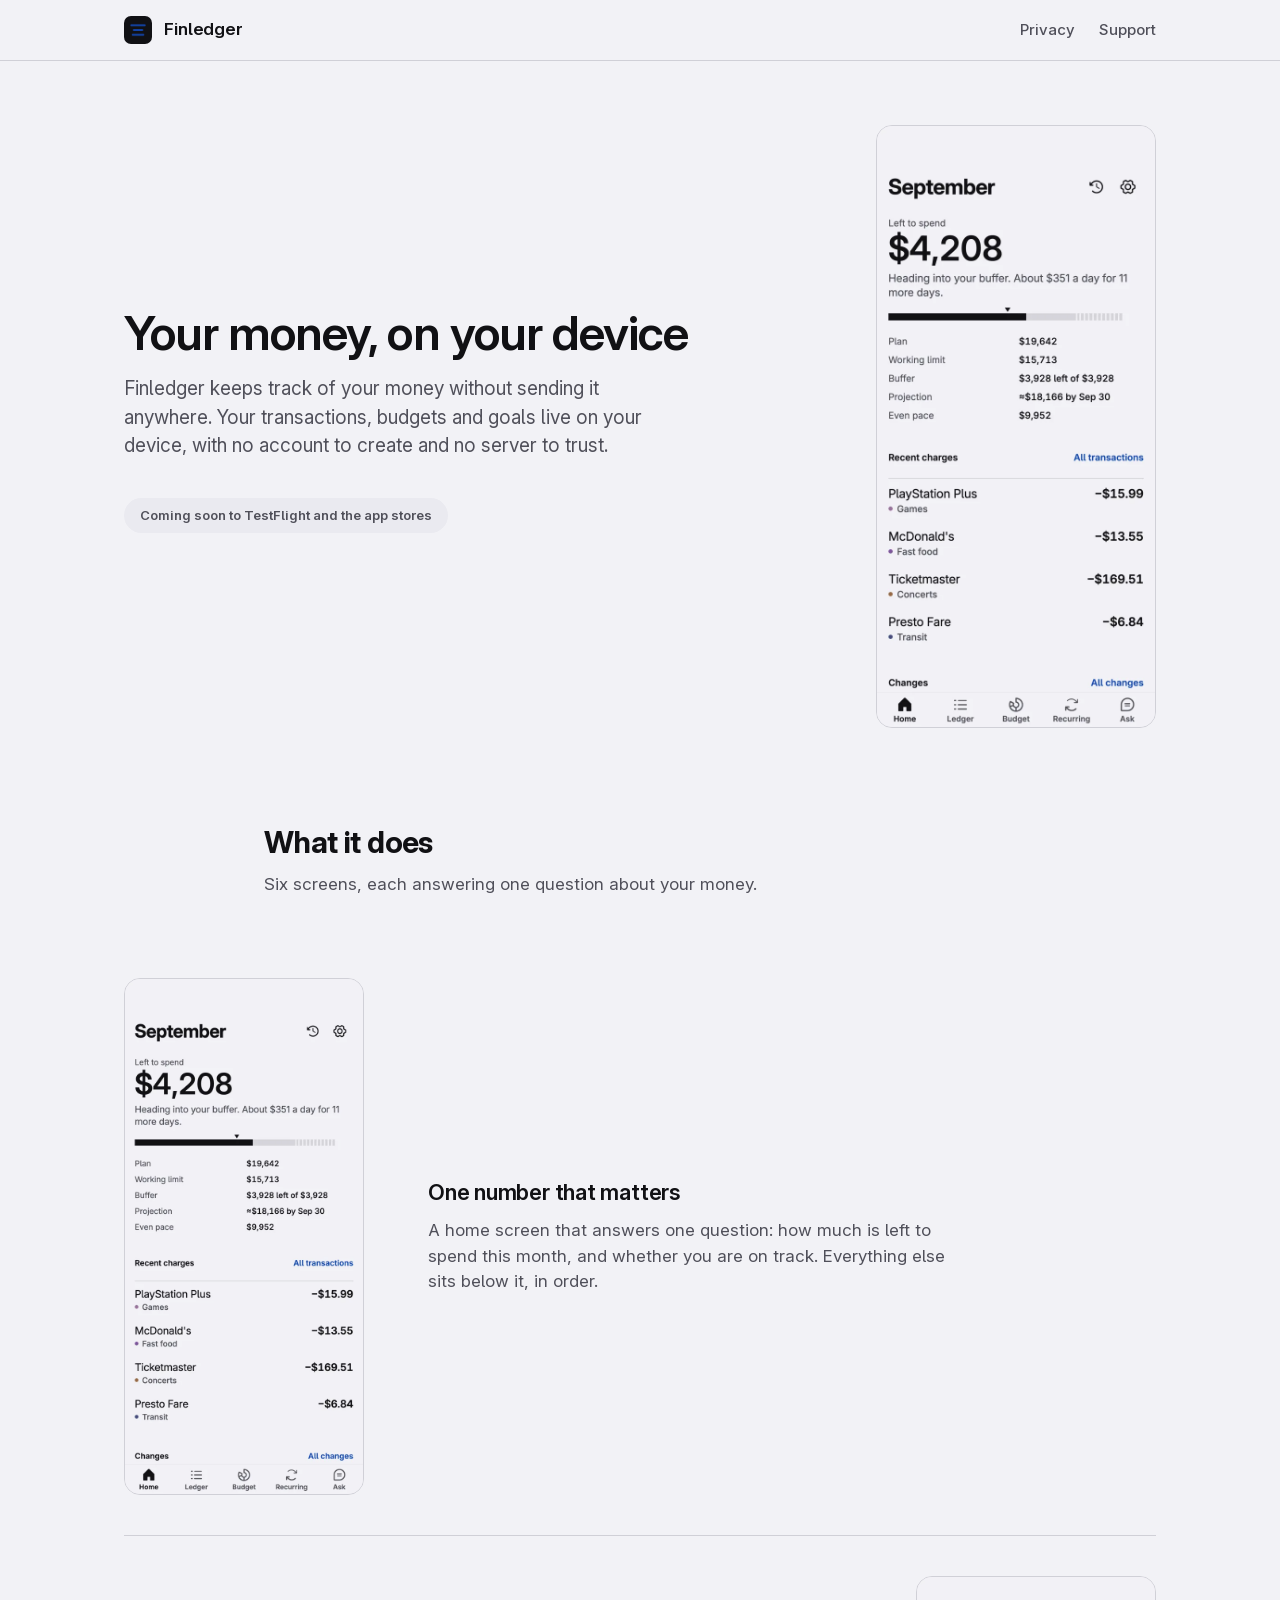
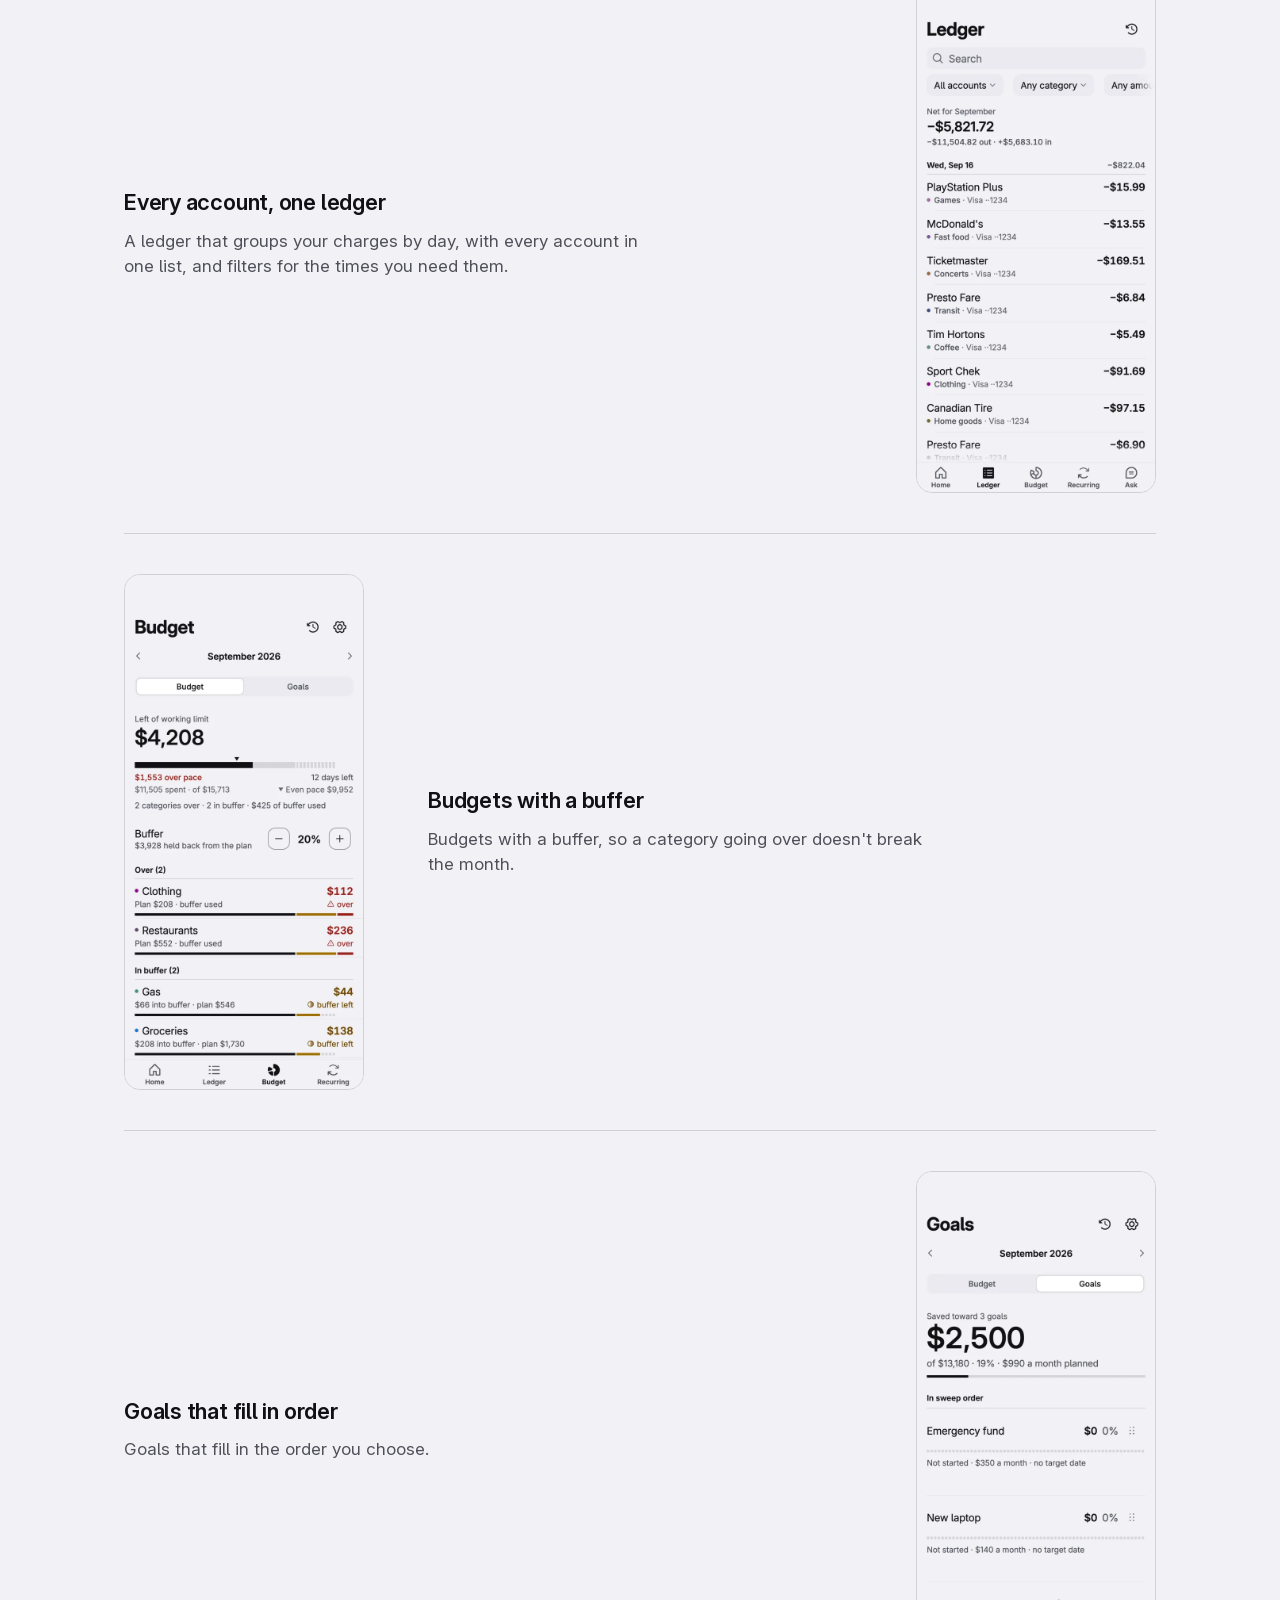
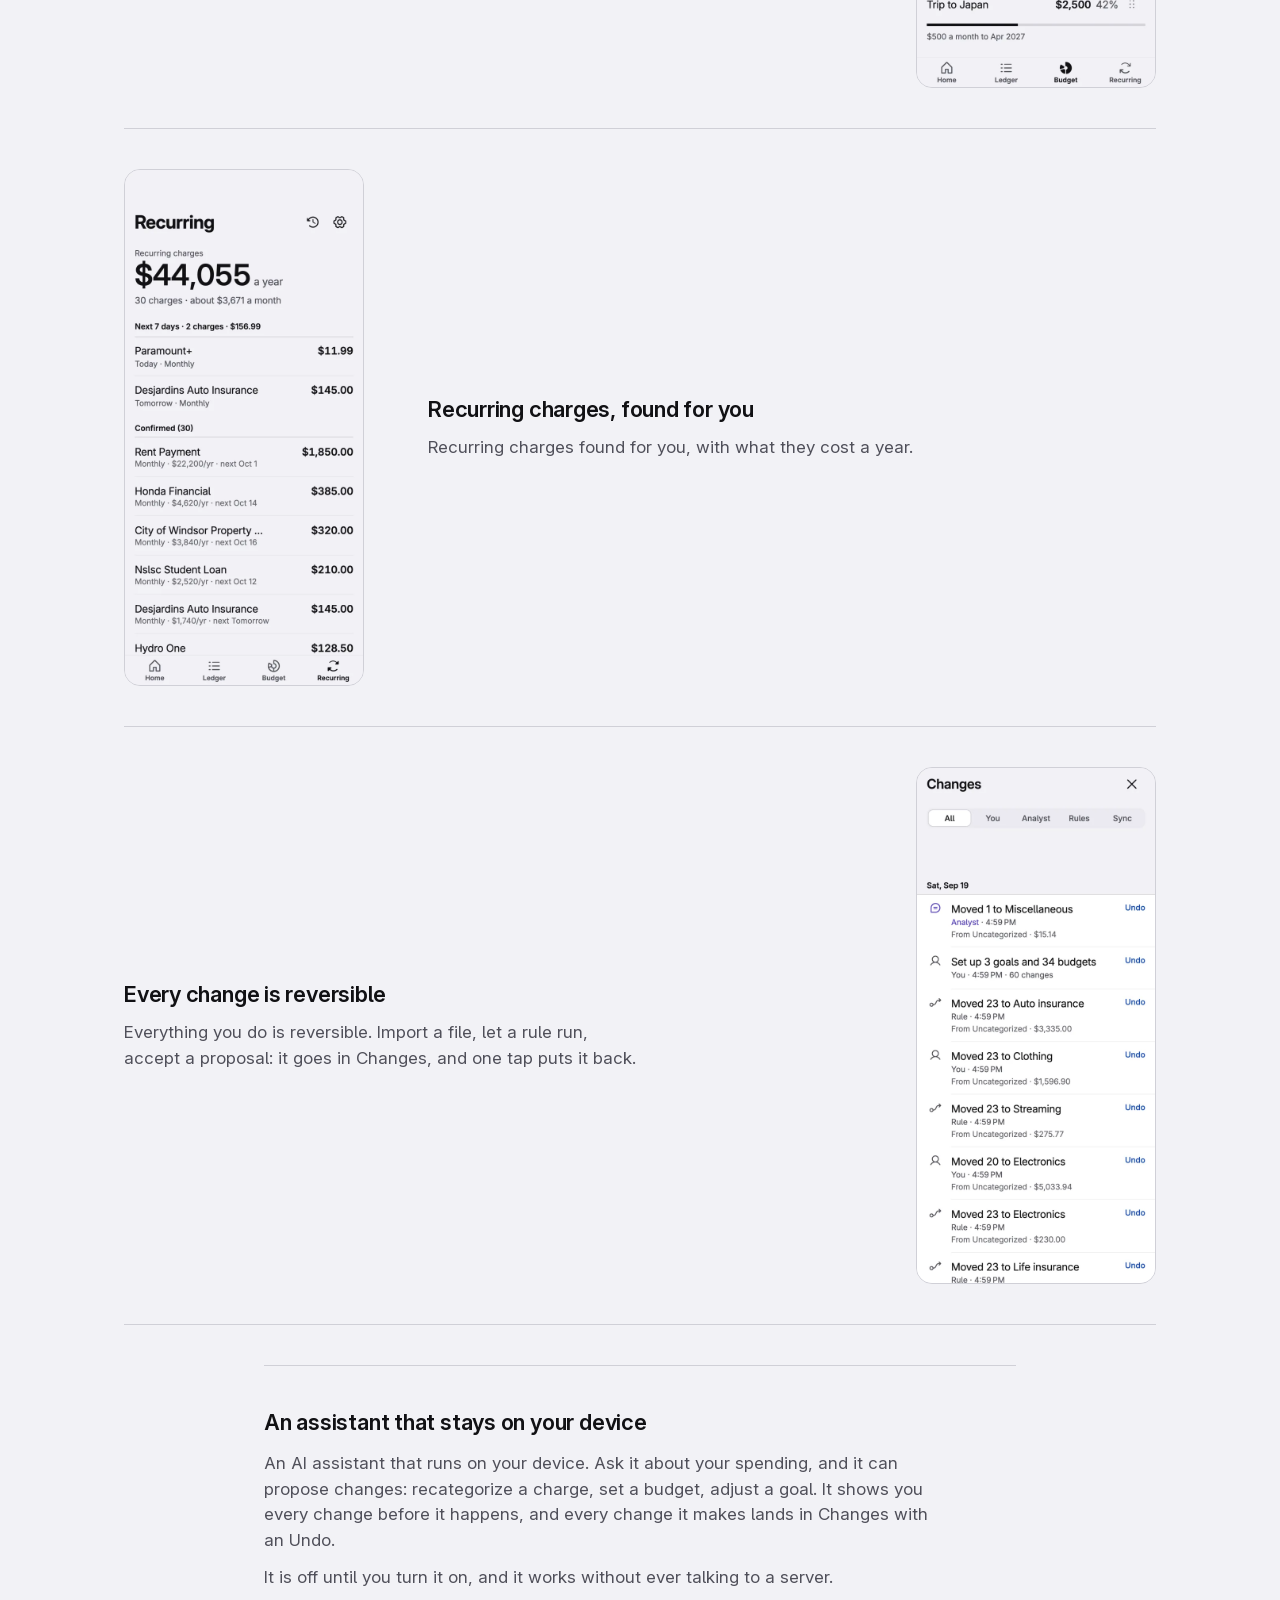
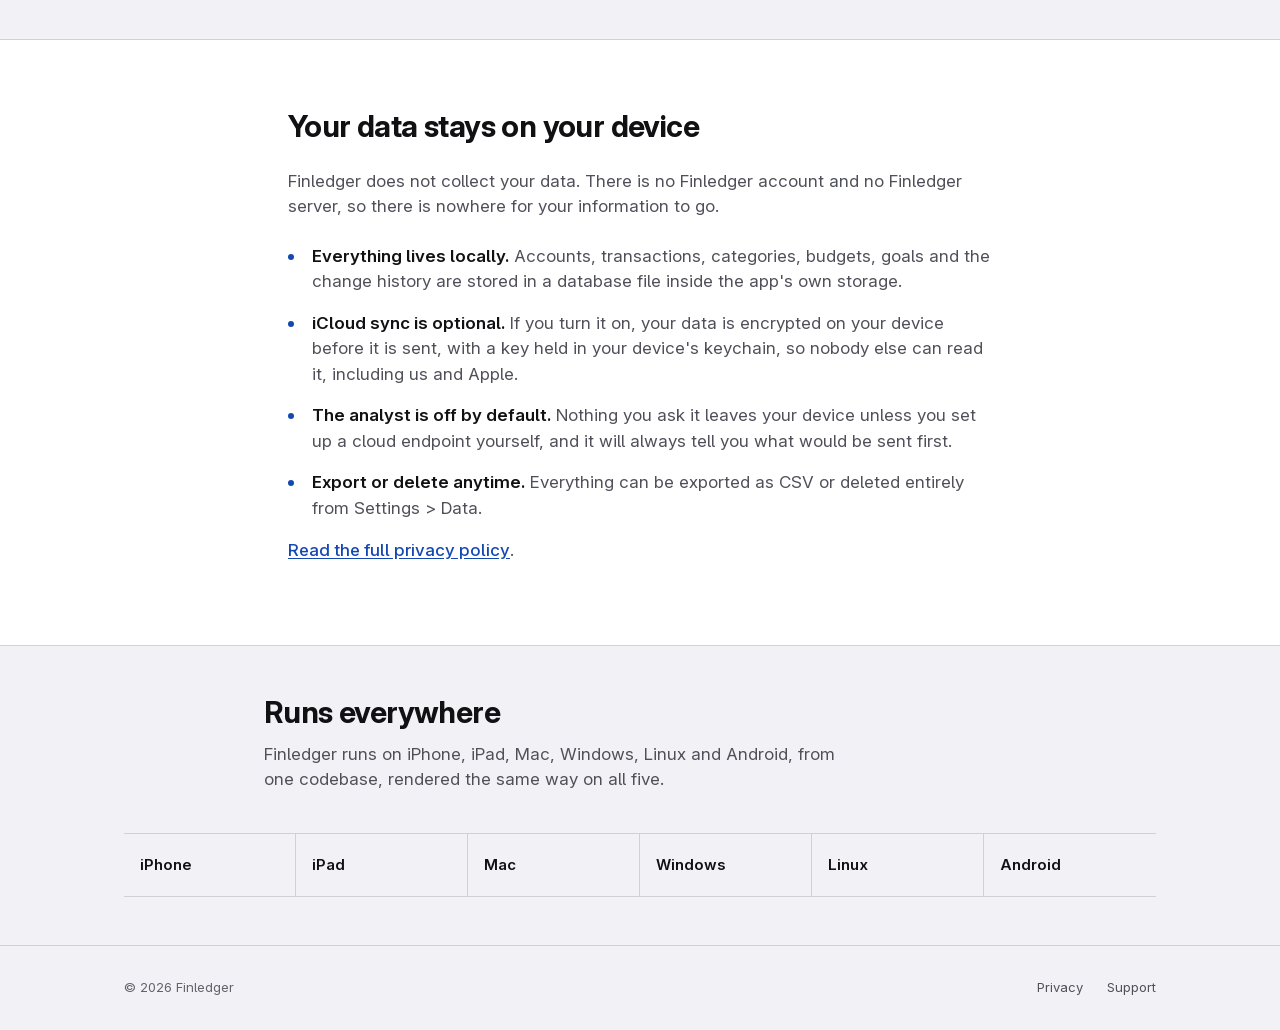
==== index.html @ d4131a42 "Publish the Finledger website" ====
<!doctype html>
<html lang="en">
<head>
<meta charset="utf-8">
<meta name="viewport" content="width=device-width, initial-scale=1">
<title>Finledger Money | Your money, on your device</title>
<meta name="description" content="A private finance app. Your money stays on your device, with AI that runs there.">
<link rel="icon" type="image/png" sizes="32x32" href="icons/favicon-32.png">
<link rel="icon" type="image/png" sizes="16x16" href="icons/favicon-16.png">
<link rel="apple-touch-icon" sizes="180x180" href="icons/apple-touch-icon.png">
<link rel="stylesheet" href="css/style.css">
</head>
<body>
<a class="skip-link" href="#main">Skip to content</a>
<header class="site-header">
  <div class="site-header-inner">
    <a class="brand" href="index.html">
      <img src="icons/icon-512.png" width="28" height="28" alt="" loading="eager">
      <span class="brand-name">Finledger</span>
    </a>
    <nav class="site-nav" aria-label="Site">
      <a href="privacy.html">Privacy</a>
      <a href="support.html">Support</a>
    </nav>
  </div>
</header>

<main id="main">
  <div class="hero">
    <div class="hero-copy">
      <h1>Your money, on your device</h1>
      <p class="lede">Finledger keeps track of your money without sending it anywhere. Your transactions, budgets and goals live on your device, with no account to create and no server to trust.</p>
      <p class="badge">Coming soon to TestFlight and the app stores</p>
    </div>
    <div class="hero-media">
      <div class="frame">
        <img src="img/home-phone-light.webp" width="600" height="1298" alt="Finledger home screen showing how much is left to spend this month and whether spending is on track." loading="eager">
      </div>
    </div>
  </div>

  <section aria-labelledby="features-heading">
    <div class="section-head">
      <h2 id="features-heading">What it does</h2>
      <p>Six screens, each answering one question about your money.</p>
    </div>

    <div class="feature">
      <div class="feature-media">
        <div class="frame">
          <img src="img/home-phone-light.webp" width="600" height="1298" alt="Home screen with the month's remaining budget and pace shown as a single ruler." loading="lazy">
        </div>
      </div>
      <div class="feature-copy">
        <h3>One number that matters</h3>
        <p>A home screen that answers one question: how much is left to spend this month, and whether you are on track. Everything else sits below it, in order.</p>
      </div>
    </div>

    <div class="feature reverse">
      <div class="feature-media">
        <div class="frame">
          <img src="img/ledger-phone-light.webp" width="600" height="1298" alt="Ledger screen listing charges grouped by day across every account." loading="lazy">
        </div>
      </div>
      <div class="feature-copy">
        <h3>Every account, one ledger</h3>
        <p>A ledger that groups your charges by day, with every account in one list, and filters for the times you need them.</p>
      </div>
    </div>

    <div class="feature">
      <div class="feature-media">
        <div class="frame">
          <img src="img/budget-phone-light.webp" width="600" height="1298" alt="Budget screen with a category meter that includes a buffer zone before it reads as over." loading="lazy">
        </div>
      </div>
      <div class="feature-copy">
        <h3>Budgets with a buffer</h3>
        <p>Budgets with a buffer, so a category going over doesn't break the month.</p>
      </div>
    </div>

    <div class="feature reverse">
      <div class="feature-media">
        <div class="frame">
          <img src="img/goals-phone-light.webp" width="600" height="1298" alt="Goals screen showing savings goals filling in a chosen order." loading="lazy">
        </div>
      </div>
      <div class="feature-copy">
        <h3>Goals that fill in order</h3>
        <p>Goals that fill in the order you choose.</p>
      </div>
    </div>

    <div class="feature">
      <div class="feature-media">
        <div class="frame">
          <img src="img/recurring-phone-light.webp" width="600" height="1298" alt="Recurring screen listing subscriptions and repeating charges with their yearly cost." loading="lazy">
        </div>
      </div>
      <div class="feature-copy">
        <h3>Recurring charges, found for you</h3>
        <p>Recurring charges found for you, with what they cost a year.</p>
      </div>
    </div>

    <div class="feature reverse">
      <div class="feature-media">
        <div class="frame">
          <img src="img/changes-phone-light.webp" width="600" height="1298" alt="Changes screen listing a history of edits, each with an undo action." loading="lazy">
        </div>
      </div>
      <div class="feature-copy">
        <h3>Every change is reversible</h3>
        <p>Everything you do is reversible. Import a file, let a rule run, accept a proposal: it goes in Changes, and one tap puts it back.</p>
      </div>
    </div>

    <div class="analyst-note">
      <h3>An assistant that stays on your device</h3>
      <p>An AI assistant that runs on your device. Ask it about your spending, and it can propose changes: recategorize a charge, set a budget, adjust a goal. It shows you every change before it happens, and every change it makes lands in Changes with an Undo.</p>
      <p>It is off until you turn it on, and it works without ever talking to a server.</p>
    </div>
  </section>

  <div class="band">
    <div class="band-inner">
      <h2>Your data stays on your device</h2>
      <p>Finledger does not collect your data. There is no Finledger account and no Finledger server, so there is nowhere for your information to go.</p>
      <ul>
        <li><strong>Everything lives locally.</strong> Accounts, transactions, categories, budgets, goals and the change history are stored in a database file inside the app's own storage.</li>
        <li><strong>iCloud sync is optional.</strong> If you turn it on, your data is encrypted on your device before it is sent, with a key held in your device's keychain, so nobody else can read it, including us and Apple.</li>
        <li><strong>The analyst is off by default.</strong> Nothing you ask it leaves your device unless you set up a cloud endpoint yourself, and it will always tell you what would be sent first.</li>
        <li><strong>Export or delete anytime.</strong> Everything can be exported as CSV or deleted entirely from Settings &gt; Data.</li>
      </ul>
      <p><a href="privacy.html">Read the full privacy policy</a>.</p>
    </div>
  </div>

  <section aria-labelledby="platforms-heading">
    <div class="section-head">
      <h2 id="platforms-heading">Runs everywhere</h2>
      <p>Finledger runs on iPhone, iPad, Mac, Windows, Linux and Android, from one codebase, rendered the same way on all five.</p>
    </div>
    <ul class="platform-list">
      <li>iPhone</li>
      <li>iPad</li>
      <li>Mac</li>
      <li>Windows</li>
      <li>Linux</li>
      <li>Android</li>
    </ul>
  </section>
</main>

<footer class="site-footer">
  <div class="site-footer-inner">
    <span>&copy; 2026 Finledger</span>
    <nav class="footer-links" aria-label="Legal">
      <a href="privacy.html">Privacy</a>
      <a href="support.html">Support</a>
    </nav>
  </div>
</footer>
</body>
</html>
---- css/style.css ----
/* Finledger marketing site
   Tokens mirror design/tokens.json and design/DESIGN.md so this site and the
   app read as one product. Light values are the source; dark values override
   under prefers-color-scheme, matching the app's own two themes. */

@font-face {
  font-family: "Inter";
  src: url("../fonts/InterVariable.ttf") format("truetype");
  font-weight: 100 900;
  font-style: normal;
  font-display: swap;
}

:root {
  /* color.light */
  --bg: #F2F2F6;
  --surface: #FFFFFF;
  --sunk: #EAEAF0;
  --ink: #111114;
  --ink2: #50505A;
  --ink3: #63636C;
  --accent: #1348B3;
  --on-accent: #FFFFFF;
  --positive: #035D2F;
  --hairline: #D0D0D7;
  --outline: #85858E;

  /* spacing */
  --s8: 8px;
  --s12: 12px;
  --s16: 16px;
  --s20: 20px;
  --s24: 24px;
  --s32: 32px;
  --s40: 40px;
  --s48: 48px;
  --s64: 64px;

  /* radius */
  --r-button: 12px;
  --r-input: 12px;
  --r-card: 16px;
  --r-chip: 18px;

  /* layout */
  --content-max: 752px;
  --page-max: 1080px;

  color-scheme: light;
}

@media (prefers-color-scheme: dark) {
  :root {
    --bg: #0B0B0D;
    --surface: #18181B;
    --sunk: #232327;
    --ink: #F4F4F6;
    --ink2: #AEAEB8;
    --ink3: #93939D;
    --accent: #85ADFF;
    --on-accent: #0B0B0D;
    --positive: #52D18E;
    --hairline: #36363D;
    --outline: #74747E;
    color-scheme: dark;
  }
}

* {
  box-sizing: border-box;
}

html {
  -webkit-text-size-adjust: 100%;
}

body {
  margin: 0;
  background: var(--bg);
  color: var(--ink);
  font-family: "Inter", -apple-system, "Segoe UI", Roboto, sans-serif;
  font-feature-settings: "cv05" 1;
  font-size: 17px;
  line-height: 1.5;
  -webkit-font-smoothing: antialiased;
}

img {
  max-width: 100%;
  height: auto;
  display: block;
}

a {
  color: var(--accent);
}

a:not(.button) {
  text-underline-offset: 2px;
}

:focus-visible {
  outline: 2px solid var(--accent);
  outline-offset: 2px;
  border-radius: 4px;
}

.skip-link {
  position: absolute;
  left: -9999px;
  top: 0;
  background: var(--surface);
  color: var(--ink);
  padding: var(--s12) var(--s16);
  border: 1px solid var(--hairline);
  border-radius: 0 0 var(--r-input) 0;
  z-index: 10;
}

.skip-link:focus {
  left: 0;
}

/* Header */

.site-header {
  border-bottom: 1px solid var(--hairline);
}

.site-header-inner {
  max-width: var(--page-max);
  margin: 0 auto;
  padding: var(--s16) var(--s24);
  display: flex;
  align-items: center;
  gap: var(--s12);
}

.brand {
  display: flex;
  align-items: center;
  gap: var(--s12);
  text-decoration: none;
  color: var(--ink);
}

.brand img {
  width: 28px;
  height: 28px;
  border-radius: 7px;
}

.brand-name {
  font-size: 17px;
  font-weight: 600;
  letter-spacing: -0.006em;
}

.site-nav {
  margin-left: auto;
  display: flex;
  gap: var(--s24);
}

.site-nav a {
  color: var(--ink2);
  text-decoration: none;
  font-size: 15px;
  font-weight: 500;
}

.site-nav a:hover {
  color: var(--ink);
}

/* Hero */

.hero {
  max-width: var(--page-max);
  margin: 0 auto;
  padding: var(--s64) var(--s24) var(--s48);
  display: flex;
  align-items: center;
  gap: var(--s64);
}

.hero-copy {
  flex: 1 1 380px;
  min-width: 0;
}

.hero-media {
  flex: 0 0 auto;
  width: min(280px, 100%);
  margin: 0 auto;
}

.hero h1 {
  font-size: clamp(32px, 6vw, 48px);
  line-height: 1.08;
  font-weight: 600;
  letter-spacing: -0.02em;
  margin: 0 0 var(--s16);
}

.hero p.lede {
  font-size: 19px;
  line-height: 1.5;
  color: var(--ink2);
  margin: 0 0 var(--s24);
  max-width: 46ch;
}

.badge {
  display: inline-block;
  font-size: 13px;
  font-weight: 600;
  color: var(--ink2);
  background: var(--sunk);
  border-radius: var(--r-chip);
  padding: var(--s8) var(--s16);
}

.frame {
  border: 1px solid var(--hairline);
  border-radius: var(--r-card);
  overflow: hidden;
  background: var(--surface);
}

/* Sections */

section {
  max-width: var(--page-max);
  margin: 0 auto;
  padding: var(--s48) var(--s24);
}

.section-head {
  max-width: var(--content-max);
  margin: 0 auto var(--s40);
  text-align: left;
}

.section-head h2 {
  font-size: 30px;
  line-height: 1.2;
  font-weight: 700;
  letter-spacing: -0.02em;
  margin: 0 0 var(--s12);
}

.section-head p {
  color: var(--ink2);
  font-size: 17px;
  margin: 0;
  max-width: 60ch;
}

/* Feature rows */

.feature {
  display: flex;
  align-items: center;
  gap: var(--s64);
  padding: var(--s40) 0;
}

.feature:not(:last-child) {
  border-bottom: 1px solid var(--hairline);
}

.feature-media {
  flex: 0 0 auto;
  width: min(240px, 40vw);
  margin: 0 auto;
}

.feature-copy {
  flex: 1 1 380px;
  min-width: 0;
}

.feature.reverse {
  flex-direction: row-reverse;
}

.feature h3 {
  font-size: 22px;
  line-height: 1.3;
  font-weight: 600;
  letter-spacing: -0.01em;
  margin: 0 0 var(--s12);
}

.feature p {
  color: var(--ink2);
  margin: 0;
  max-width: 52ch;
}

/* Analyst note, no screenshot */

.analyst-note {
  max-width: var(--content-max);
  margin: var(--s40) auto 0;
  padding-top: var(--s40);
  border-top: 1px solid var(--hairline);
}

.analyst-note h3 {
  font-size: 22px;
  font-weight: 600;
  letter-spacing: -0.01em;
  margin: 0 0 var(--s12);
}

.analyst-note p {
  color: var(--ink2);
  margin: 0 0 var(--s12);
  max-width: 68ch;
}

.analyst-note p:last-child {
  margin-bottom: 0;
}

/* Band: full-bleed surface, like a list band in the app */

.band {
  background: var(--surface);
  border-top: 1px solid var(--hairline);
  border-bottom: 1px solid var(--hairline);
}

.band-inner {
  max-width: var(--content-max);
  margin: 0 auto;
  padding: var(--s64) var(--s24);
}

.band h2 {
  font-size: 30px;
  font-weight: 700;
  letter-spacing: -0.02em;
  margin: 0 0 var(--s20);
}

.band ul {
  margin: var(--s24) 0 0;
  padding: 0;
  list-style: none;
  display: grid;
  gap: var(--s16);
}

.band li {
  padding-left: var(--s24);
  position: relative;
  color: var(--ink2);
}

.band li::before {
  content: "";
  position: absolute;
  left: 0;
  top: 0.6em;
  width: 6px;
  height: 6px;
  border-radius: 50%;
  background: var(--accent);
}

.band li strong {
  color: var(--ink);
  font-weight: 600;
}

.band p {
  color: var(--ink2);
  max-width: 68ch;
}

.band a {
  font-weight: 500;
}

/* Platforms */

.platform-list {
  margin: var(--s24) 0 0;
  padding: 0;
  list-style: none;
  display: flex;
  flex-wrap: wrap;
  gap: 0;
  border-top: 1px solid var(--hairline);
}

.platform-list li {
  flex: 1 1 140px;
  padding: var(--s20) var(--s16);
  border-bottom: 1px solid var(--hairline);
  border-right: 1px solid var(--hairline);
  font-weight: 600;
  font-size: 15px;
}

.platform-list li:last-child {
  border-right: none;
}

/* Footer */

.site-footer {
  border-top: 1px solid var(--hairline);
}

.site-footer-inner {
  max-width: var(--page-max);
  margin: 0 auto;
  padding: var(--s32) var(--s24);
  display: flex;
  flex-wrap: wrap;
  align-items: center;
  gap: var(--s16) var(--s24);
  color: var(--ink3);
  font-size: 13px;
}

.footer-links {
  margin-left: auto;
  display: flex;
  gap: var(--s24);
}

.footer-links a {
  color: var(--ink2);
  font-size: 13px;
  text-decoration: none;
}

.footer-links a:hover {
  color: var(--ink);
}

/* Content pages: privacy, support, 404 */

.doc {
  max-width: var(--content-max);
  margin: 0 auto;
  padding: var(--s48) var(--s24) var(--s64);
}

.doc h1 {
  font-size: 30px;
  line-height: 1.2;
  font-weight: 700;
  letter-spacing: -0.02em;
  margin: 0 0 var(--s8);
}

.doc .updated {
  color: var(--ink3);
  font-size: 13px;
  margin: 0 0 var(--s40);
}

.doc h2 {
  font-size: 22px;
  font-weight: 600;
  letter-spacing: -0.01em;
  margin: var(--s40) 0 var(--s16);
}

.doc p {
  margin: 0 0 var(--s16);
  max-width: 68ch;
}

.doc ul, .doc ol {
  margin: 0 0 var(--s16);
  padding-left: var(--s24);
  max-width: 68ch;
}

.doc li {
  margin-bottom: var(--s8);
}

.doc strong {
  font-weight: 600;
}

.not-found {
  max-width: var(--content-max);
  margin: 0 auto;
  padding: var(--s64) var(--s24);
  text-align: left;
}

.not-found h1 {
  font-size: 30px;
  font-weight: 700;
  margin: 0 0 var(--s16);
}

.not-found p {
  color: var(--ink2);
  margin: 0 0 var(--s24);
}

.button {
  display: inline-block;
  background: var(--accent);
  color: var(--on-accent);
  text-decoration: none;
  font-weight: 600;
  font-size: 15px;
  padding: var(--s12) var(--s20);
  border-radius: var(--r-button);
}

/* Responsive */

@media (max-width: 720px) {
  .hero {
    flex-direction: column;
    text-align: left;
    padding-top: var(--s40);
  }

  .hero-copy,
  .feature-copy {
    flex: 1 1 auto;
  }

  .hero-media {
    width: min(220px, 60vw);
    order: -1;
  }

  .feature,
  .feature.reverse {
    flex-direction: column;
  }

  .feature-media {
    width: min(200px, 55vw);
  }

  .site-nav {
    gap: var(--s16);
  }
}

@media (min-width: 1400px) {
  .page-max-wide {
    max-width: 1200px;
  }
}

@media (prefers-reduced-motion: reduce) {
  * {
    scroll-behavior: auto !important;
  }
}
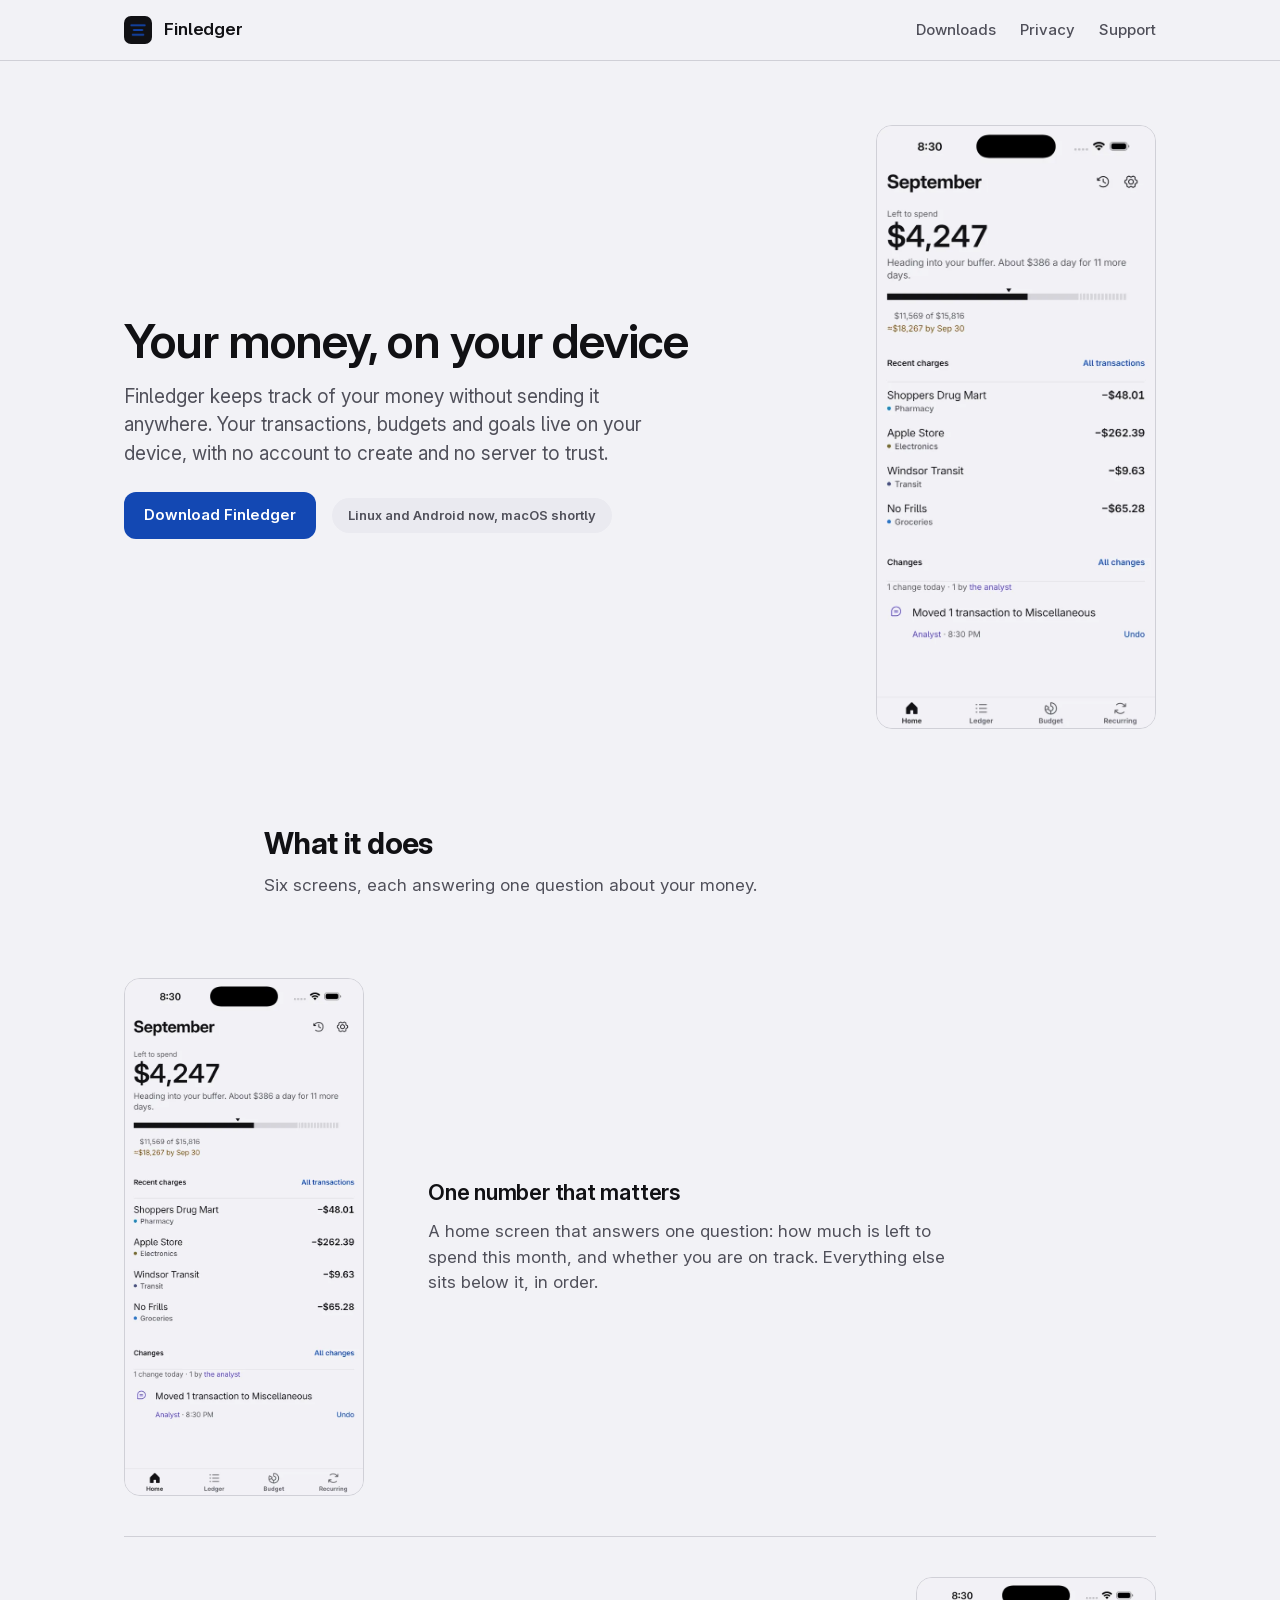
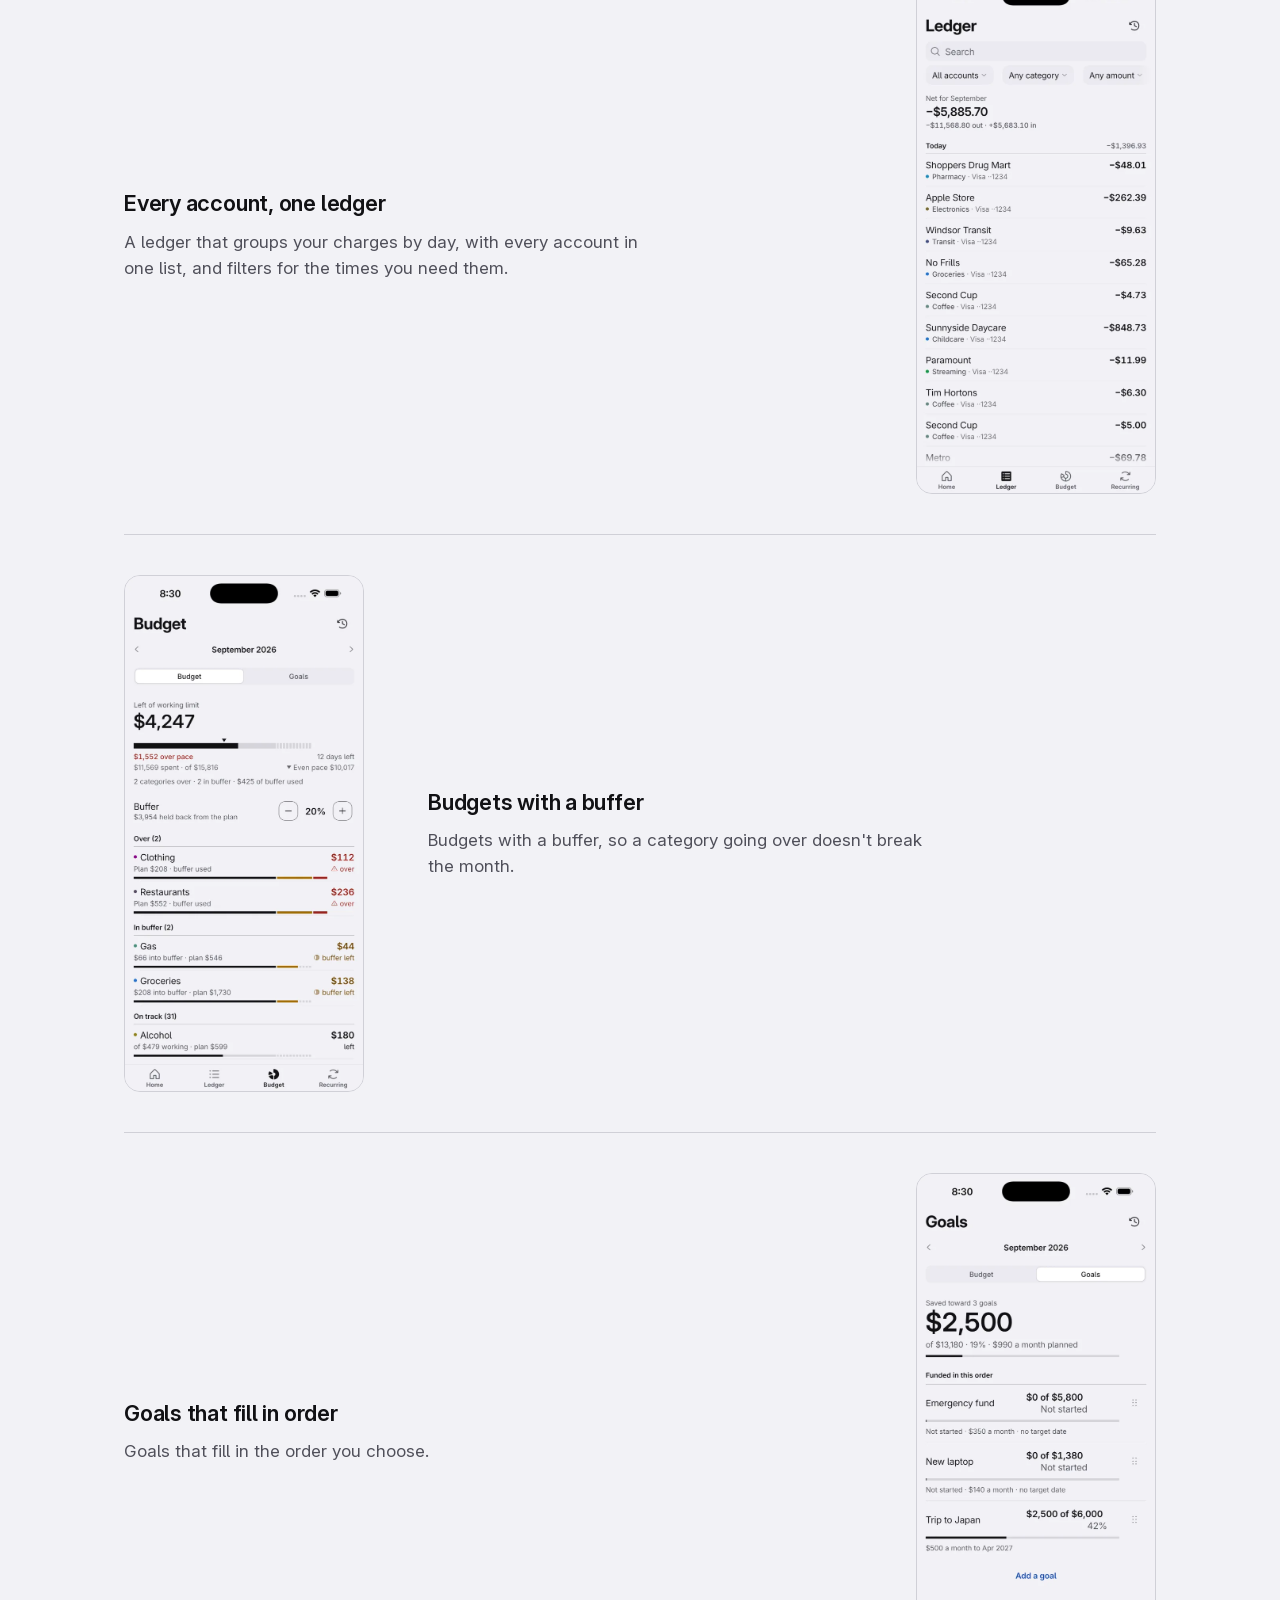
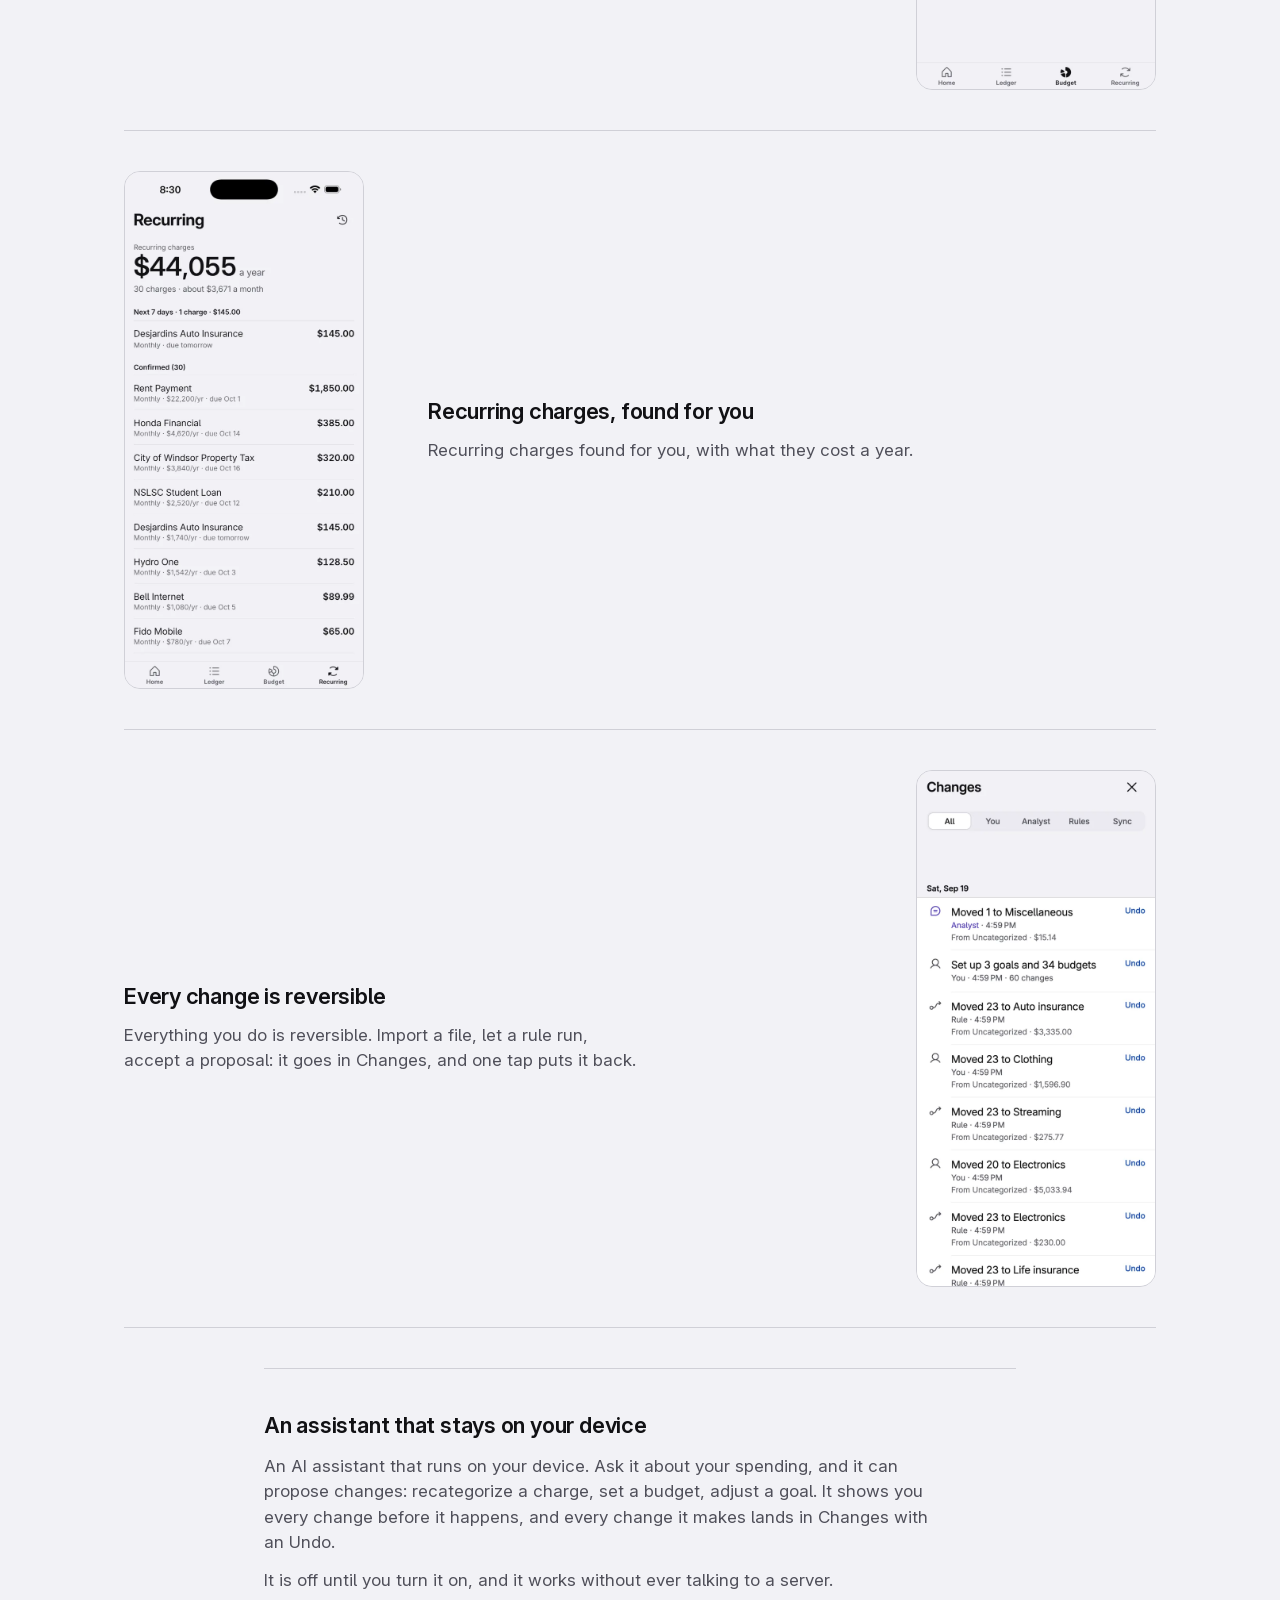
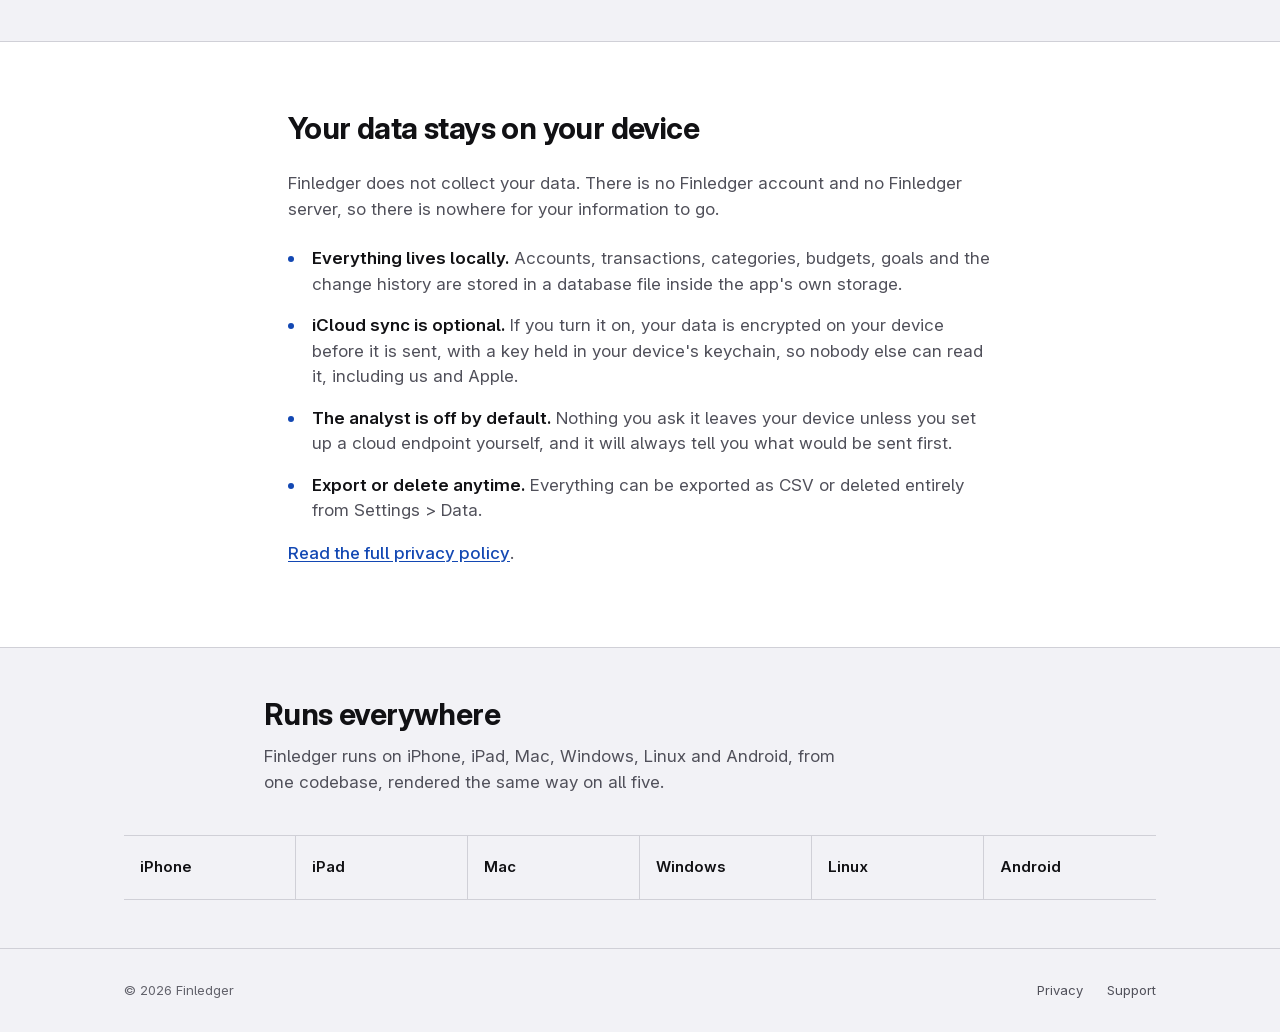
==== commit db1574e7: "Add the downloads page for Finledger 1.0.0 Linux (52.3 MB AppImage) and Android (98.9 MB APK) link s" ====
--- a/index.html
+++ b/index.html
@@ -19,6 +19,7 @@
       <span class="brand-name">Finledger</span>
     </a>
     <nav class="site-nav" aria-label="Site">
+      <a href="downloads.html">Downloads</a>
       <a href="privacy.html">Privacy</a>
       <a href="support.html">Support</a>
     </nav>
@@ -30,7 +31,10 @@
     <div class="hero-copy">
       <h1>Your money, on your device</h1>
       <p class="lede">Finledger keeps track of your money without sending it anywhere. Your transactions, budgets and goals live on your device, with no account to create and no server to trust.</p>
-      <p class="badge">Coming soon to TestFlight and the app stores</p>
+      <p class="hero-actions">
+        <a class="button" href="downloads.html">Download Finledger</a>
+        <span class="badge">Linux and Android now, macOS shortly</span>
+      </p>
     </div>
     <div class="hero-media">
       <div class="frame">
--- a/css/style.css
+++ b/css/style.css
@@ -521,9 +521,97 @@
   border-radius: var(--r-button);
 }
 
+/* Downloads */
+
+.hero-actions {
+  display: flex;
+  align-items: center;
+  flex-wrap: wrap;
+  gap: var(--s16);
+  margin: 0;
+}
+
+.download-list {
+  max-width: var(--content-max);
+  margin: 0 auto;
+  border-top: 1px solid var(--hairline);
+}
+
+.download-row {
+  display: flex;
+  align-items: center;
+  justify-content: space-between;
+  gap: var(--s32);
+  padding: var(--s24) 0;
+  border-bottom: 1px solid var(--hairline);
+}
+
+.download-row-main {
+  flex: 1 1 auto;
+  min-width: 0;
+}
+
+.download-row h3 {
+  font-size: 19px;
+  font-weight: 600;
+  letter-spacing: -0.01em;
+  margin: 0 0 var(--s8);
+}
+
+.download-meta {
+  color: var(--ink3);
+  font-size: 14px;
+  margin: 0 0 var(--s8);
+}
+
+.download-meta:last-child {
+  margin-bottom: 0;
+}
+
+.download-note {
+  color: var(--ink2);
+  font-size: 15px;
+  margin: var(--s12) 0 0;
+  max-width: 60ch;
+}
+
+.download-action {
+  flex: 0 0 auto;
+  text-align: right;
+}
+
+.download-filename {
+  font-family: ui-monospace, SFMono-Regular, Menlo, Consolas, monospace;
+  font-size: 12px;
+  margin: var(--s8) 0 0;
+  word-break: break-all;
+}
+
+.download-status {
+  display: inline-block;
+  font-size: 13px;
+  font-weight: 600;
+  color: var(--ink2);
+  background: var(--sunk);
+  border: 1px solid var(--hairline);
+  border-radius: var(--r-chip);
+  padding: var(--s8) var(--s16);
+  white-space: nowrap;
+}
+
 /* Responsive */
 
 @media (max-width: 720px) {
+  .download-row {
+    flex-direction: column;
+    align-items: flex-start;
+    gap: var(--s16);
+  }
+
+  .download-action {
+    text-align: left;
+  }
+
   .hero {
     flex-direction: column;
     text-align: left;
@@ -554,6 +642,21 @@
   }
 }
 
+/* Small phones: three nav items no longer fit beside the brand, so the nav
+   drops onto its own line instead of colliding with it. */
+@media (max-width: 480px) {
+  .site-header-inner {
+    flex-wrap: wrap;
+    row-gap: var(--s12);
+  }
+
+  .site-nav {
+    margin-left: 0;
+    width: 100%;
+    gap: var(--s20);
+  }
+}
+
 @media (min-width: 1400px) {
   .page-max-wide {
     max-width: 1200px;
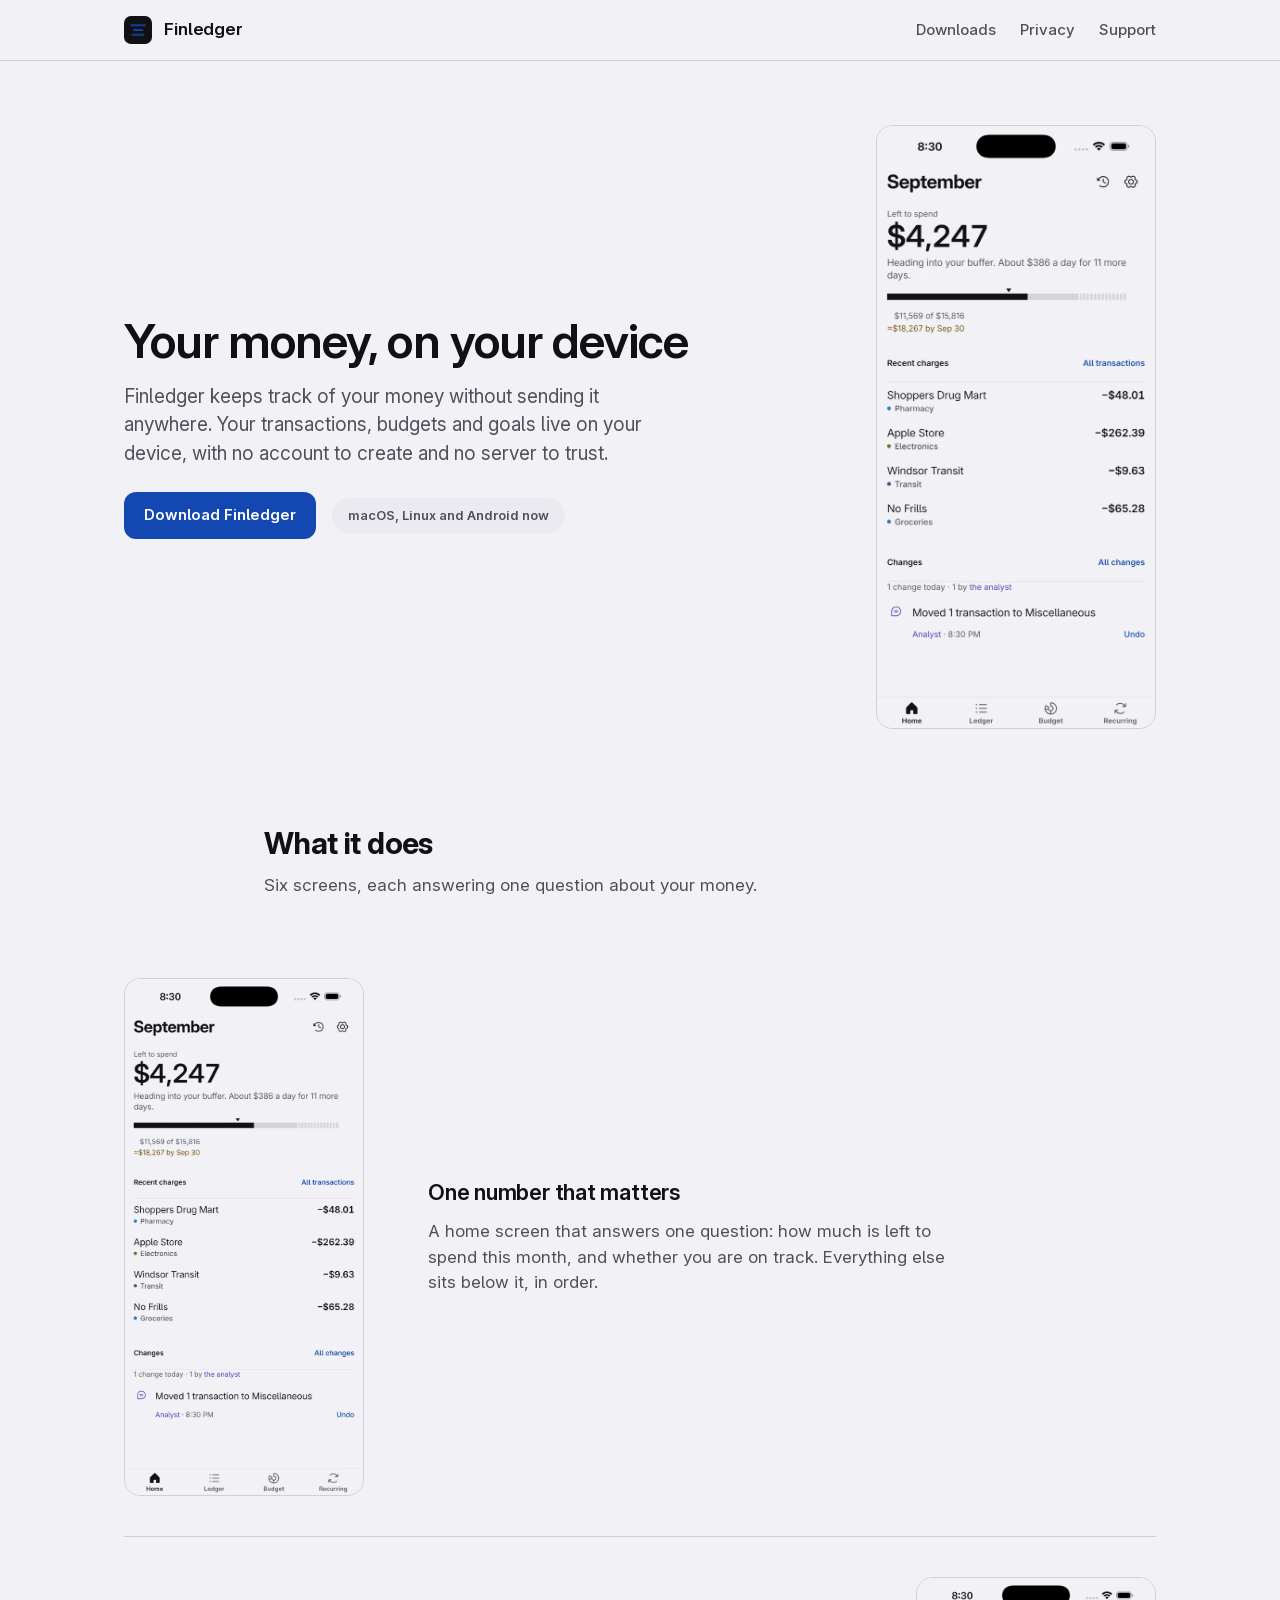
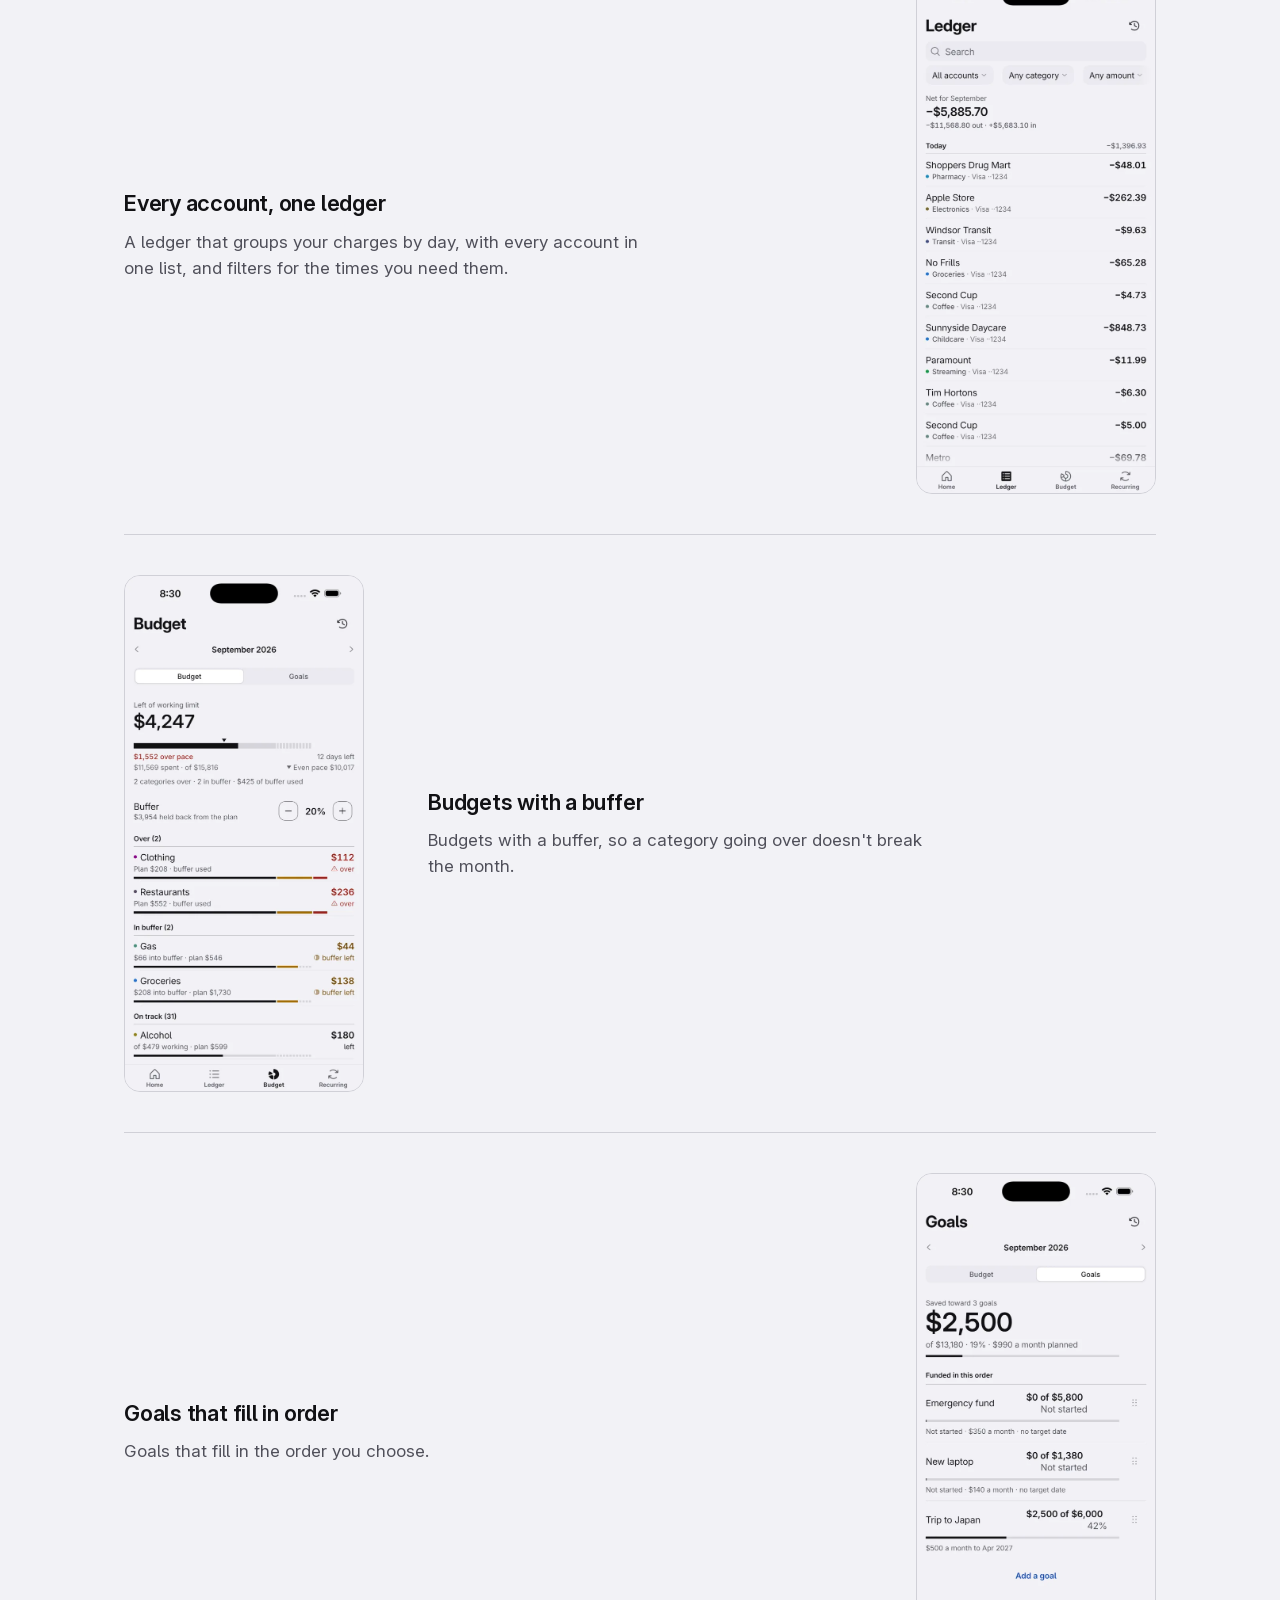
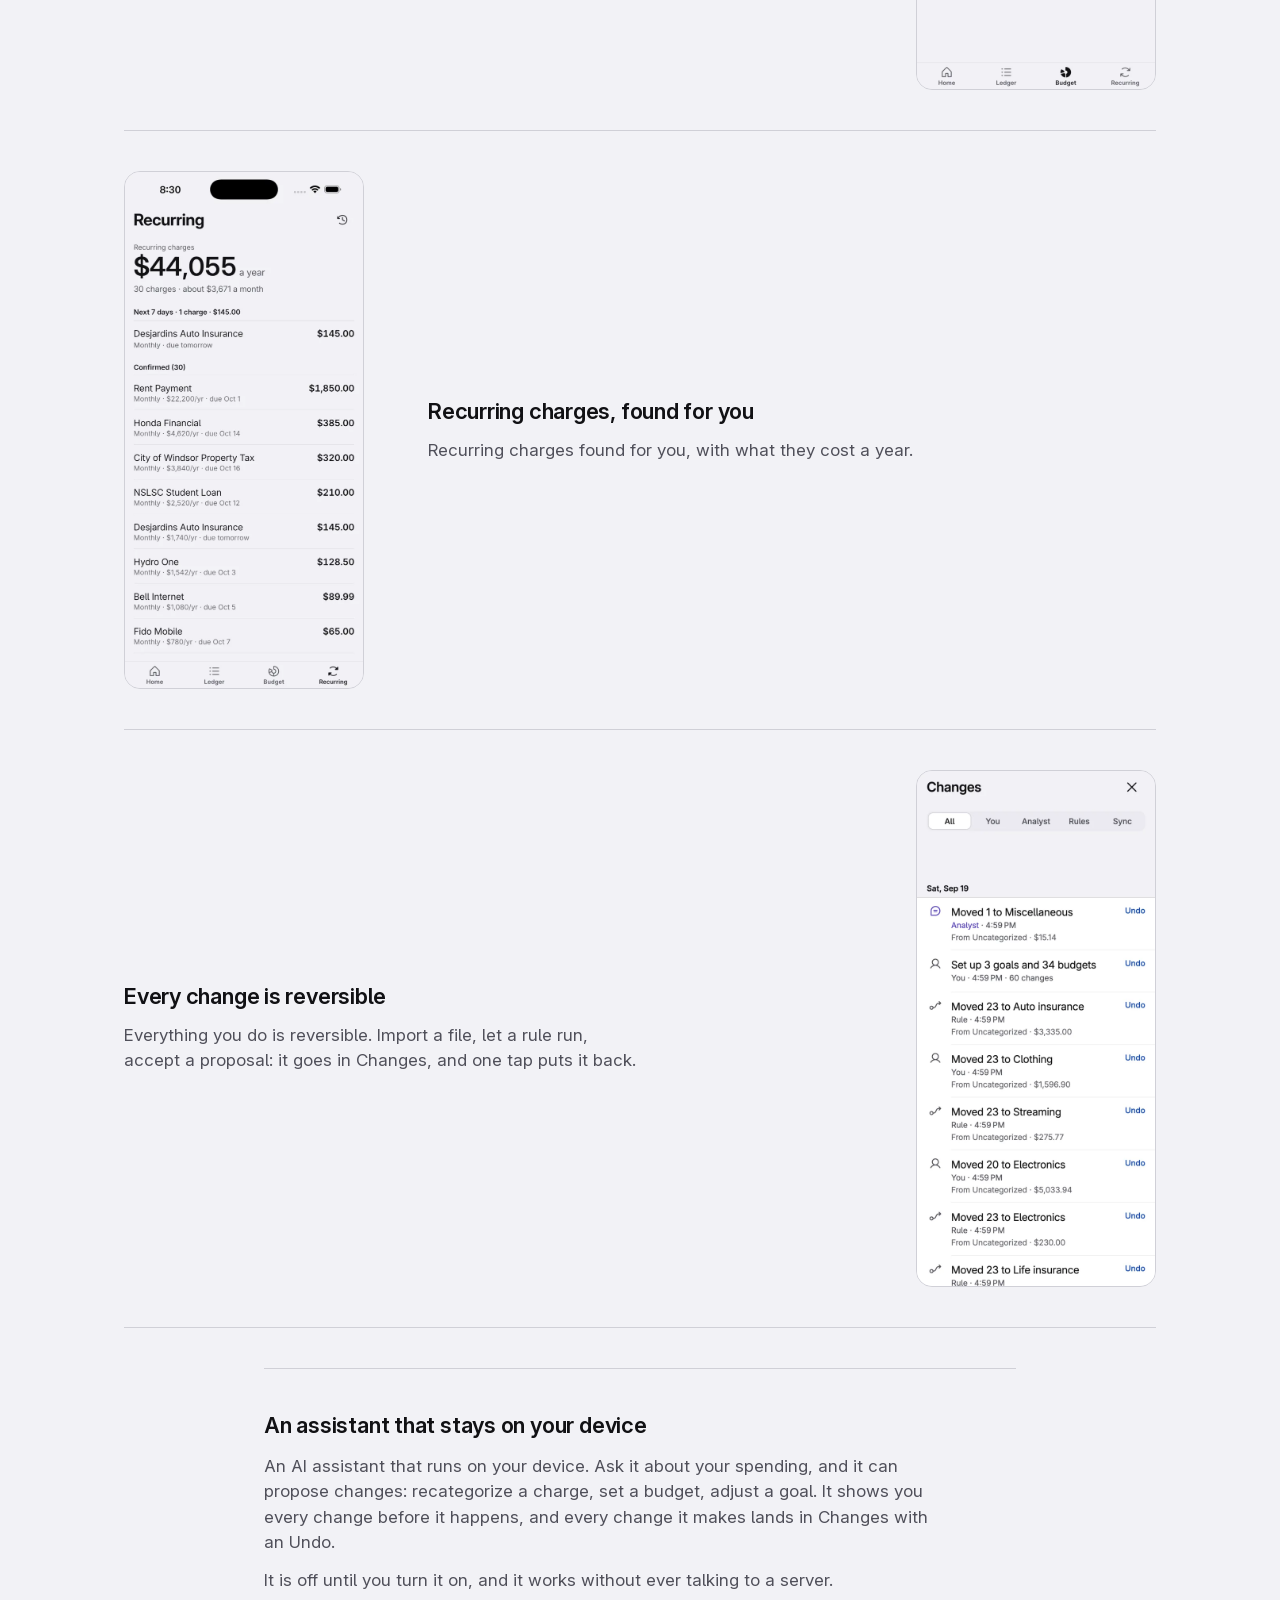
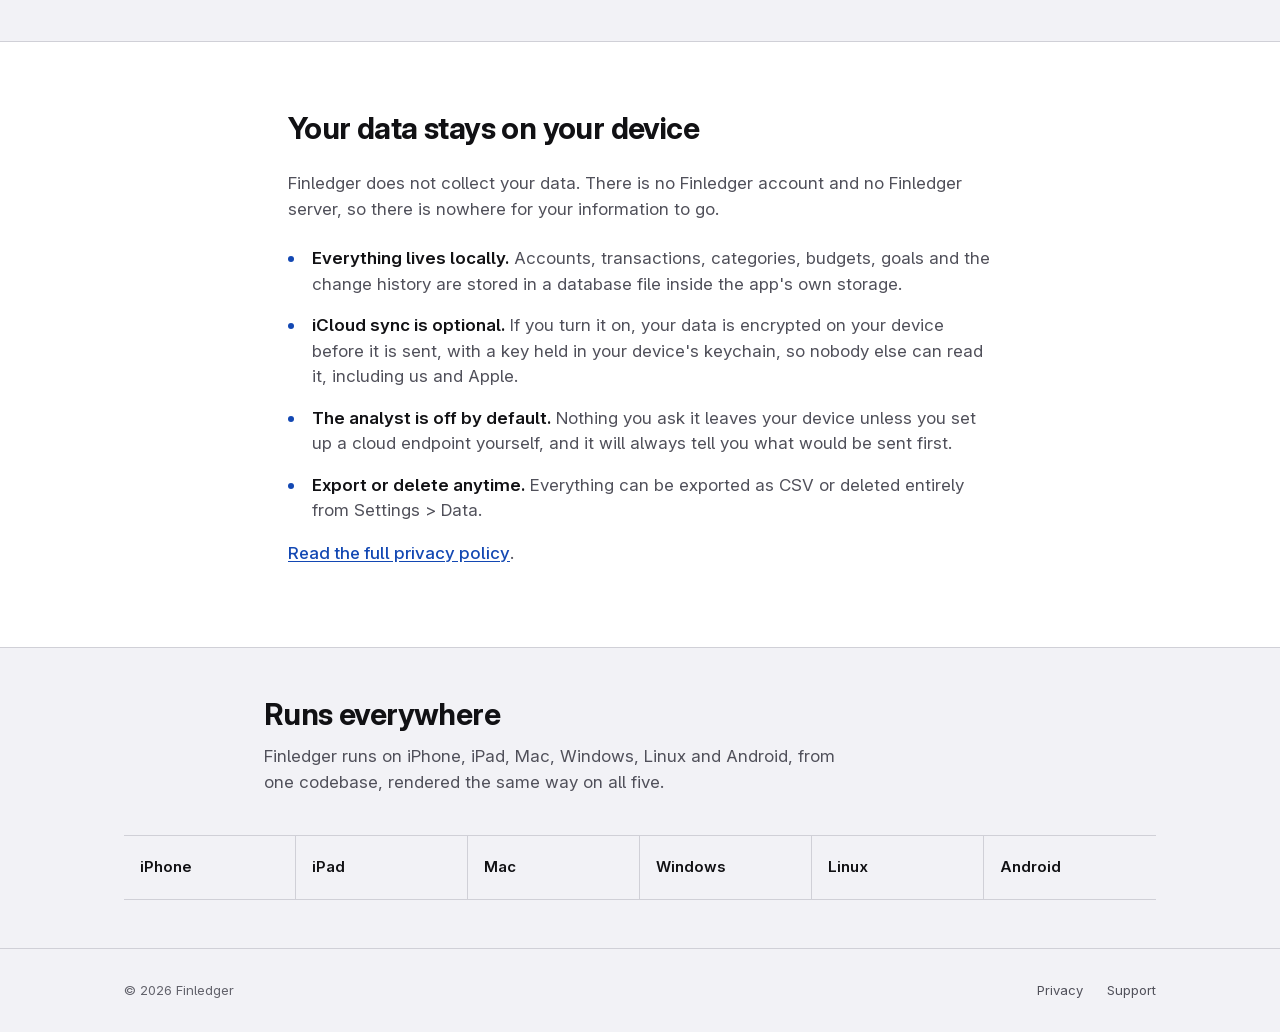
==== commit 7b696e2b: "Offer the notarized macOS DMG as a plain download The 1.0.0 DMG is signed with Developer ID, notariz" ====
--- a/index.html
+++ b/index.html
@@ -33,7 +33,7 @@
       <p class="lede">Finledger keeps track of your money without sending it anywhere. Your transactions, budgets and goals live on your device, with no account to create and no server to trust.</p>
       <p class="hero-actions">
         <a class="button" href="downloads.html">Download Finledger</a>
-        <span class="badge">Linux and Android now, macOS shortly</span>
+        <span class="badge">macOS, Linux and Android now</span>
       </p>
     </div>
     <div class="hero-media">
--- a/css/style.css
+++ b/css/style.css
@@ -22,6 +22,7 @@
   --accent: #1348B3;
   --on-accent: #FFFFFF;
   --positive: #035D2F;
+  --negative: #9A211A;
   --hairline: #D0D0D7;
   --outline: #85858E;
 
@@ -60,6 +61,7 @@
     --accent: #85ADFF;
     --on-accent: #0B0B0D;
     --positive: #52D18E;
+    --negative: #FF8D83;
     --hairline: #36363D;
     --outline: #74747E;
     color-scheme: dark;
@@ -577,6 +579,9 @@
 
 .download-action {
   flex: 0 0 auto;
+  display: flex;
+  flex-direction: column;
+  align-items: flex-end;
   text-align: right;
 }
 
@@ -599,6 +604,37 @@
   white-space: nowrap;
 }
 
+/* A platform whose file exists but will not install for most people.
+   Deliberately quieter than .button: nobody should mistake it for a
+   download that just works. */
+
+.download-status.status-advanced {
+  color: var(--negative);
+  background: transparent;
+  border-color: var(--negative);
+}
+
+.link-quiet {
+  display: inline-block;
+  color: var(--ink2);
+  font-size: 14px;
+  font-weight: 500;
+  text-decoration: underline;
+  text-underline-offset: 3px;
+  margin-top: var(--s12);
+}
+
+.link-quiet:hover,
+.link-quiet:focus-visible {
+  color: var(--ink);
+}
+
+.download-note-caution {
+  color: var(--ink);
+  border-left: 3px solid var(--negative);
+  padding-left: var(--s12);
+}
+
 /* Responsive */
 
 @media (max-width: 720px) {
@@ -609,6 +645,7 @@
   }
 
   .download-action {
+    align-items: flex-start;
     text-align: left;
   }
 
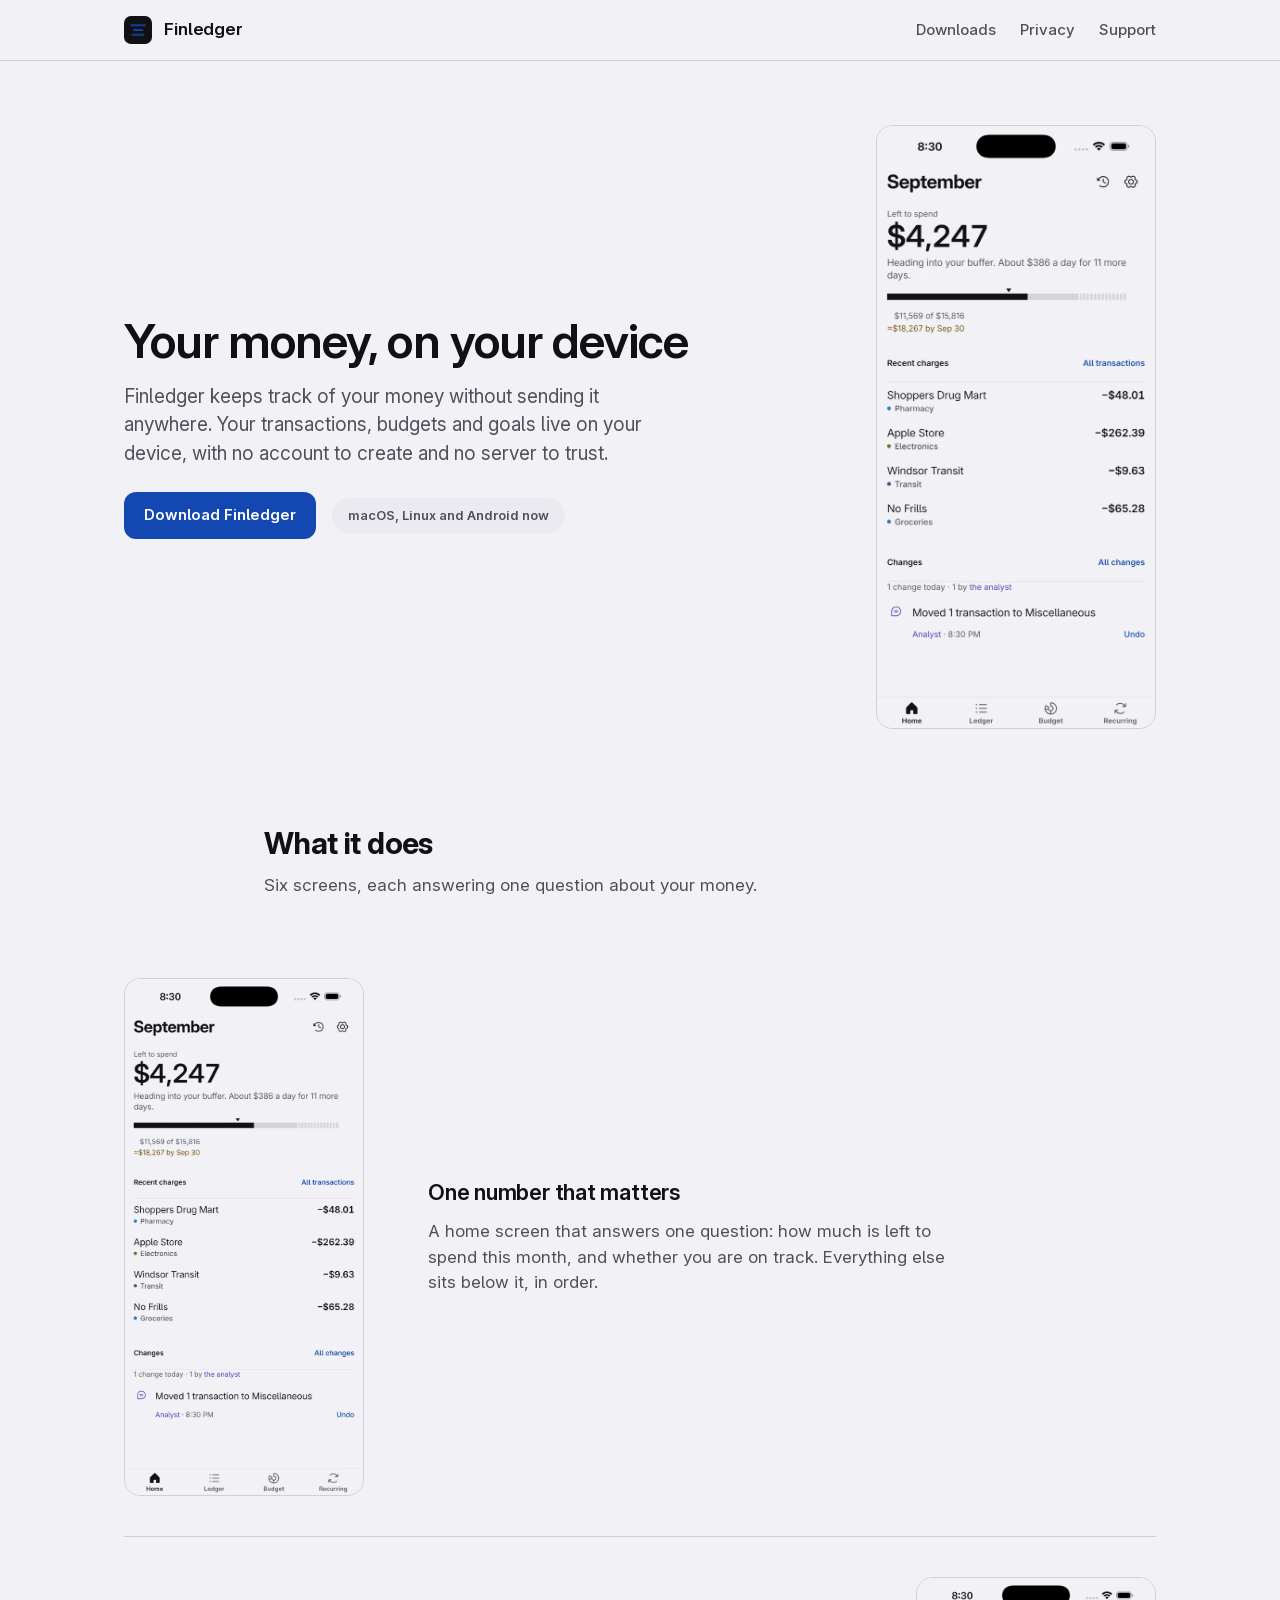
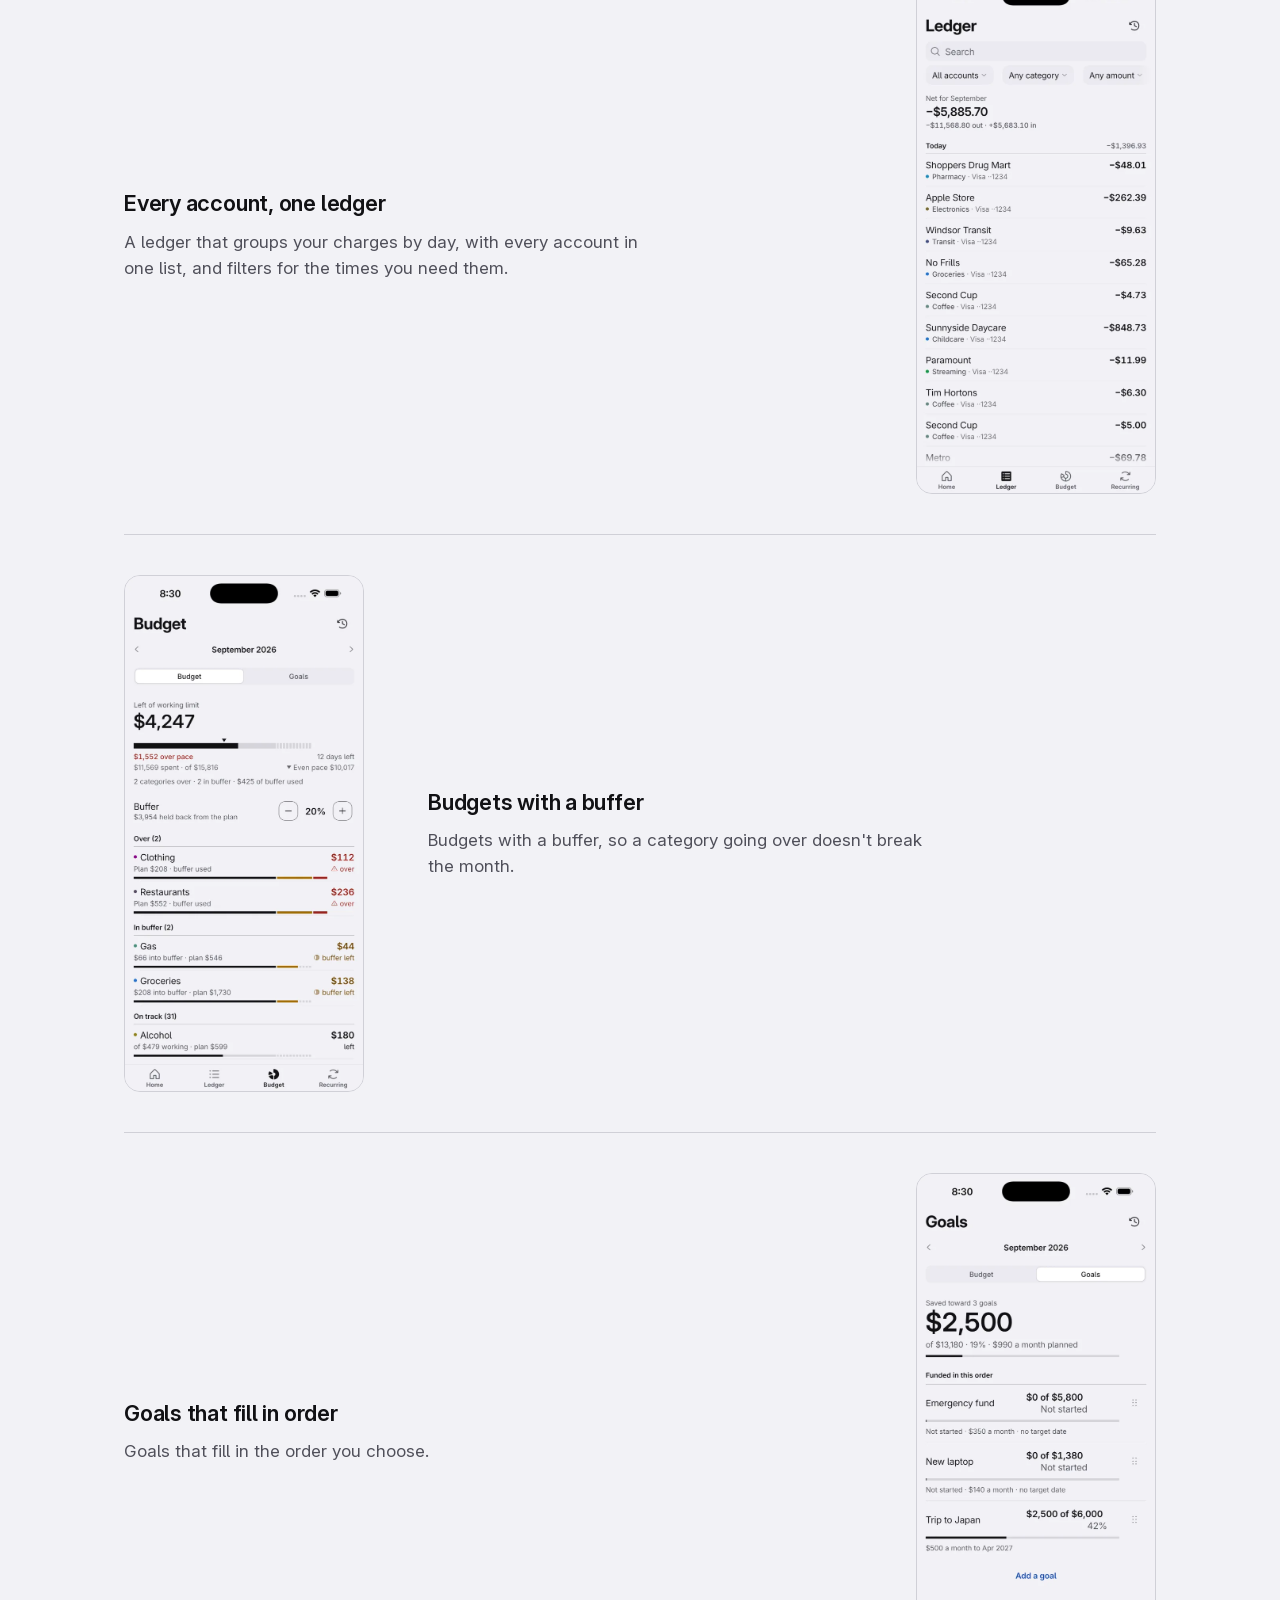
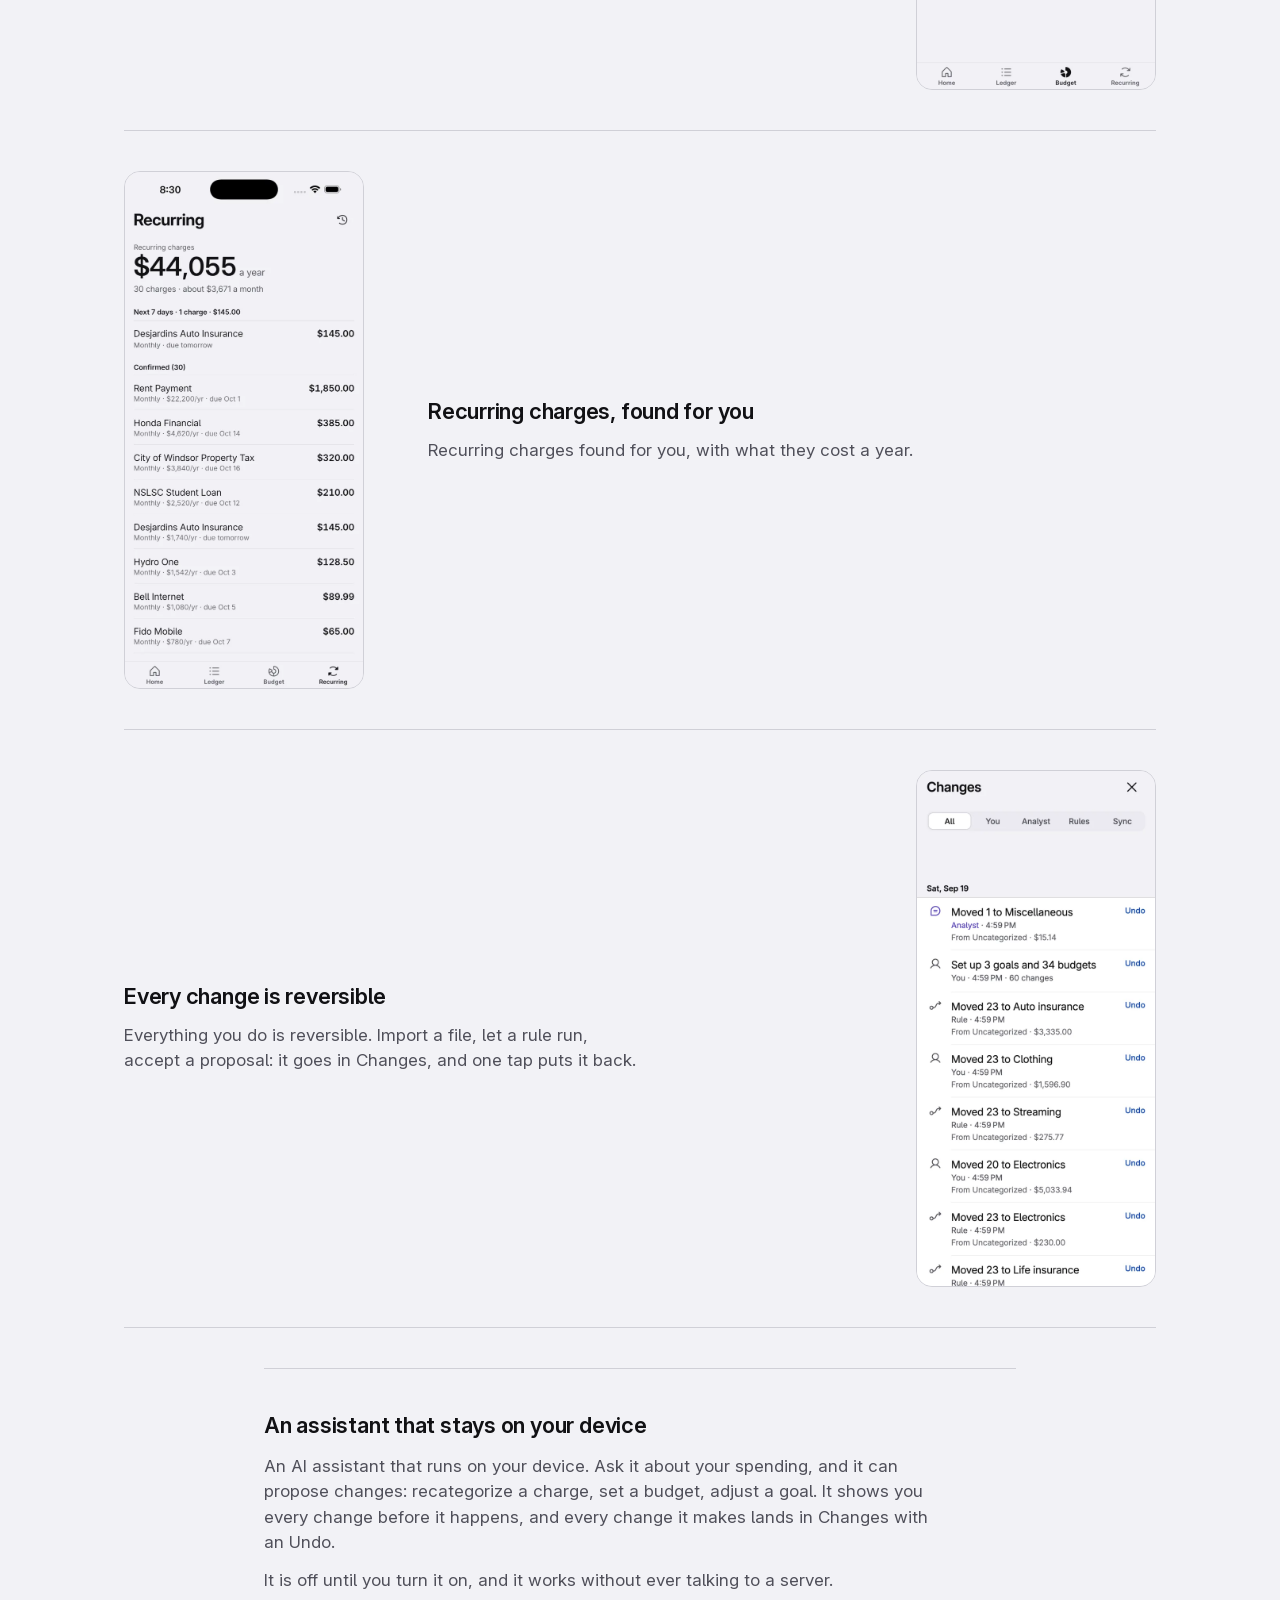
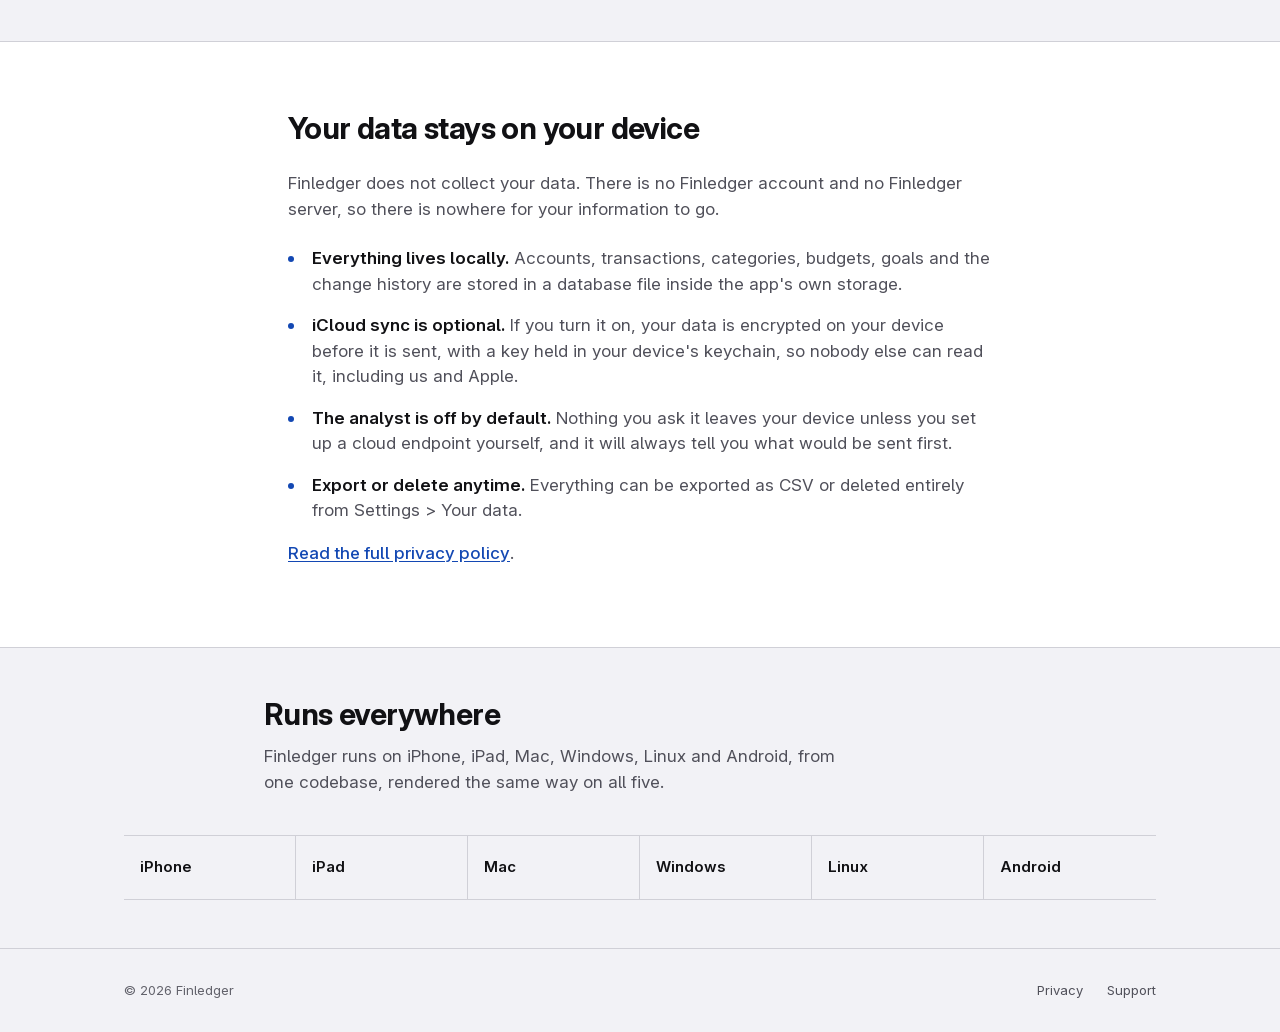
==== commit 17d21590: "Downloads page for 1.0.0+2026100131: sizes from the published files (macOS 54.2, Windows setup 79.6," ====
--- a/index.html
+++ b/index.html
@@ -136,7 +136,7 @@
         <li><strong>Everything lives locally.</strong> Accounts, transactions, categories, budgets, goals and the change history are stored in a database file inside the app's own storage.</li>
         <li><strong>iCloud sync is optional.</strong> If you turn it on, your data is encrypted on your device before it is sent, with a key held in your device's keychain, so nobody else can read it, including us and Apple.</li>
         <li><strong>The analyst is off by default.</strong> Nothing you ask it leaves your device unless you set up a cloud endpoint yourself, and it will always tell you what would be sent first.</li>
-        <li><strong>Export or delete anytime.</strong> Everything can be exported as CSV or deleted entirely from Settings &gt; Data.</li>
+        <li><strong>Export or delete anytime.</strong> Everything can be exported as CSV or deleted entirely from Settings &gt; Your data.</li>
       </ul>
       <p><a href="privacy.html">Read the full privacy policy</a>.</p>
     </div>
--- a/css/style.css
+++ b/css/style.css
@@ -551,6 +551,7 @@
 .download-row-main {
   flex: 1 1 auto;
   min-width: 0;
+  max-width: 100%;
 }
 
 .download-row h3 {
@@ -604,7 +605,7 @@
   white-space: nowrap;
 }
 
-/* A platform whose file exists but will not install for most people.
+/* A platform that needs an extra step.
    Deliberately quieter than .button: nobody should mistake it for a
    download that just works. */
 
@@ -633,6 +634,123 @@
   color: var(--ink);
   border-left: 3px solid var(--negative);
   padding-left: var(--s12);
+}
+
+/* Install steps (Windows msixrun). Code scrolls inside its own box so a long
+   command never widens the page. */
+
+.install-steps {
+  margin: var(--s16) 0 0;
+  max-width: 60ch;
+}
+
+.install-steps h4 {
+  font-size: 16px;
+  margin: 0 0 var(--s8);
+}
+
+.install-steps-list {
+  color: var(--ink2);
+  font-size: 15px;
+  margin: 0 0 var(--s12);
+  padding-left: var(--s24);
+}
+
+.install-steps-list li {
+  margin: 0 0 var(--s12);
+}
+
+.code-block {
+  background: var(--sunk);
+  border: 1px solid var(--hairline);
+  border-radius: var(--r-input);
+  color: var(--ink);
+  font-family: ui-monospace, SFMono-Regular, Menlo, Consolas, monospace;
+  font-size: 13px;
+  margin: var(--s8) 0 0;
+  max-width: 100%;
+  overflow-x: auto;
+  padding: var(--s12) var(--s16);
+  user-select: all;
+}
+
+.code-block code {
+  white-space: pre;
+}
+
+/* A collapsed "Other ways to install" note under a platform's main download. */
+
+.install-other {
+  margin: var(--s16) 0 0;
+  max-width: 60ch;
+}
+
+.install-other summary {
+  color: var(--ink2);
+  cursor: pointer;
+  font-size: 14px;
+  font-weight: 500;
+  text-decoration: underline;
+  text-underline-offset: 3px;
+}
+
+.install-other summary:hover,
+.install-other summary:focus-visible {
+  color: var(--ink);
+}
+
+.install-other[open] summary {
+  margin-bottom: var(--s8);
+}
+
+/* Previous versions: one row per per-build release. */
+
+.build-list {
+  max-width: var(--content-max);
+  margin: 0 auto;
+  border-top: 1px solid var(--hairline);
+}
+
+.build-row {
+  padding: var(--s16) 0;
+  border-bottom: 1px solid var(--hairline);
+}
+
+.build-row-head {
+  display: flex;
+  align-items: baseline;
+  justify-content: space-between;
+  flex-wrap: wrap;
+  gap: var(--s8) var(--s16);
+}
+
+.build-row h3 {
+  font-size: 17px;
+  font-weight: 600;
+  margin: 0;
+}
+
+.build-row .download-meta {
+  margin: 0;
+}
+
+.build-files {
+  list-style: none;
+  margin: var(--s8) 0 0;
+  padding: 0;
+}
+
+.build-files li {
+  margin: 0;
+  overflow-wrap: anywhere;
+}
+
+.build-files .link-quiet {
+  margin-top: var(--s8);
+}
+
+#build-status {
+  margin: var(--s16) 0;
 }
 
 /* Responsive */
